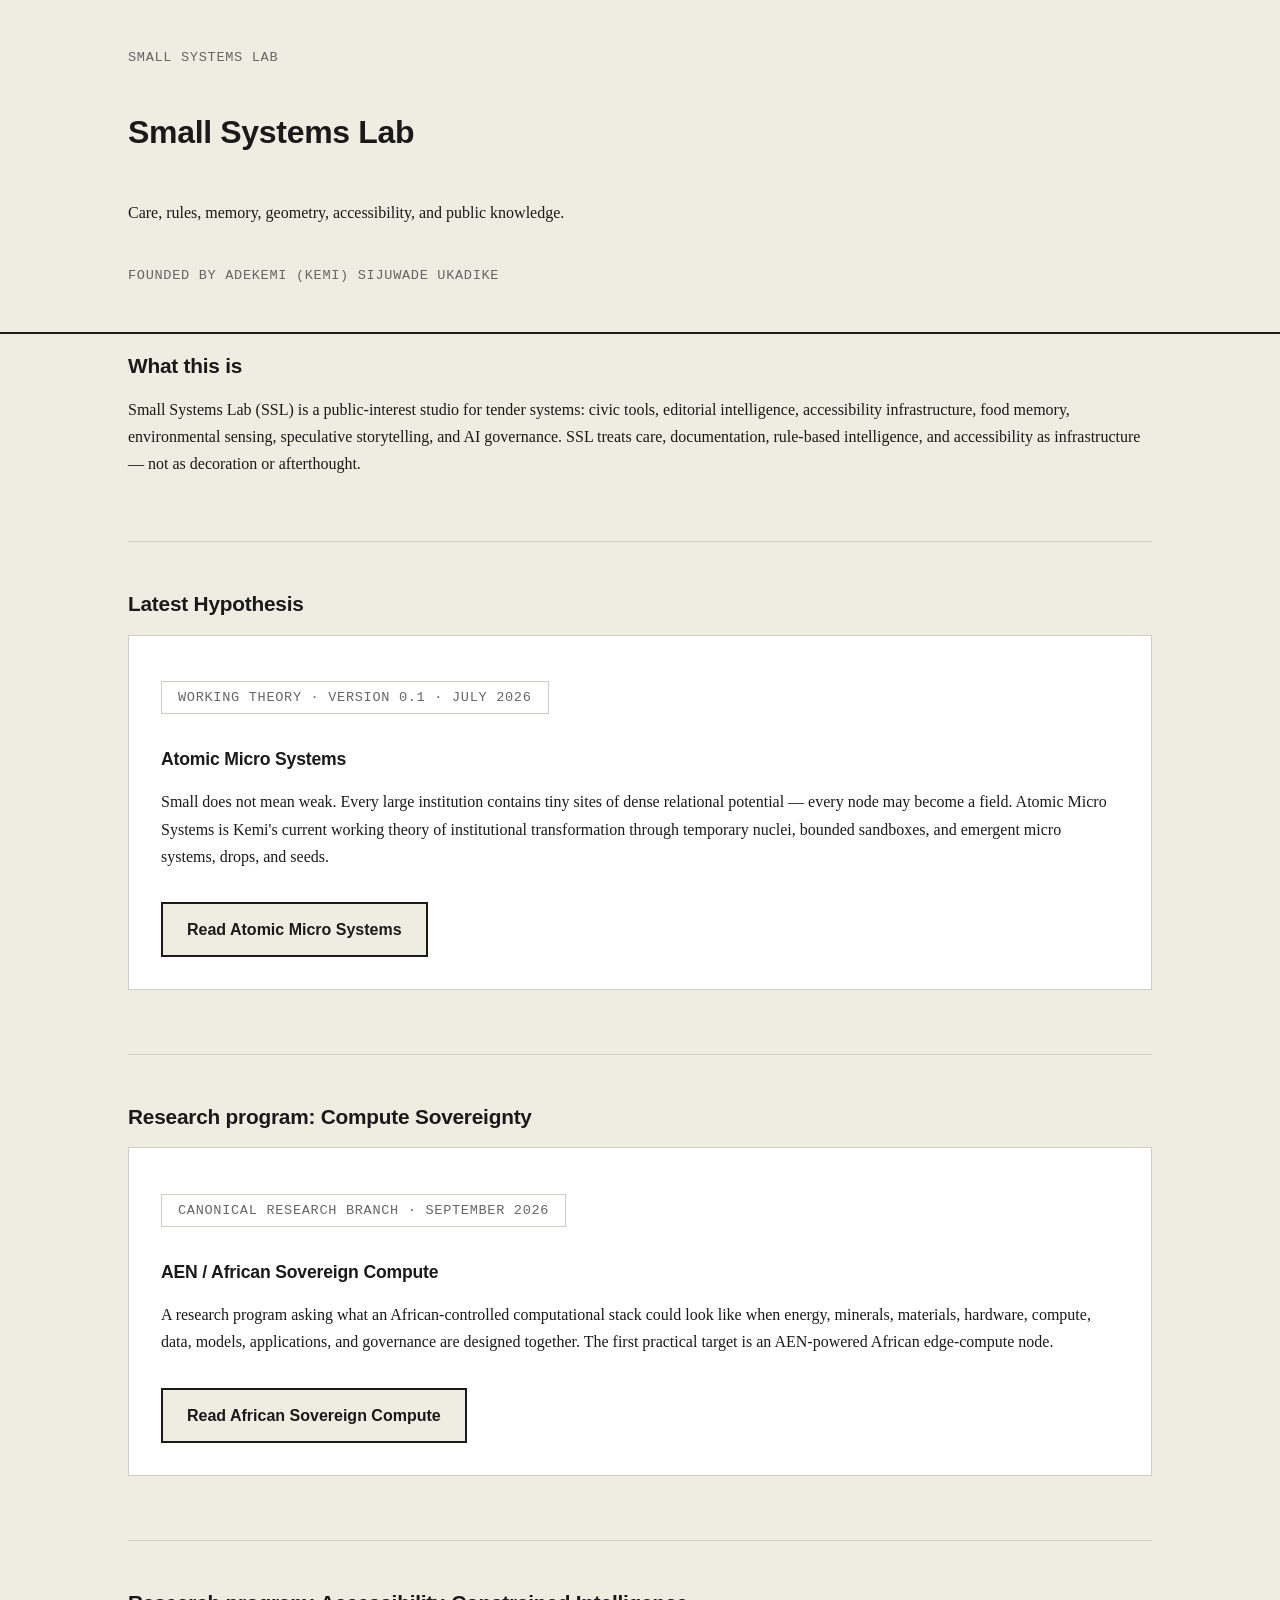
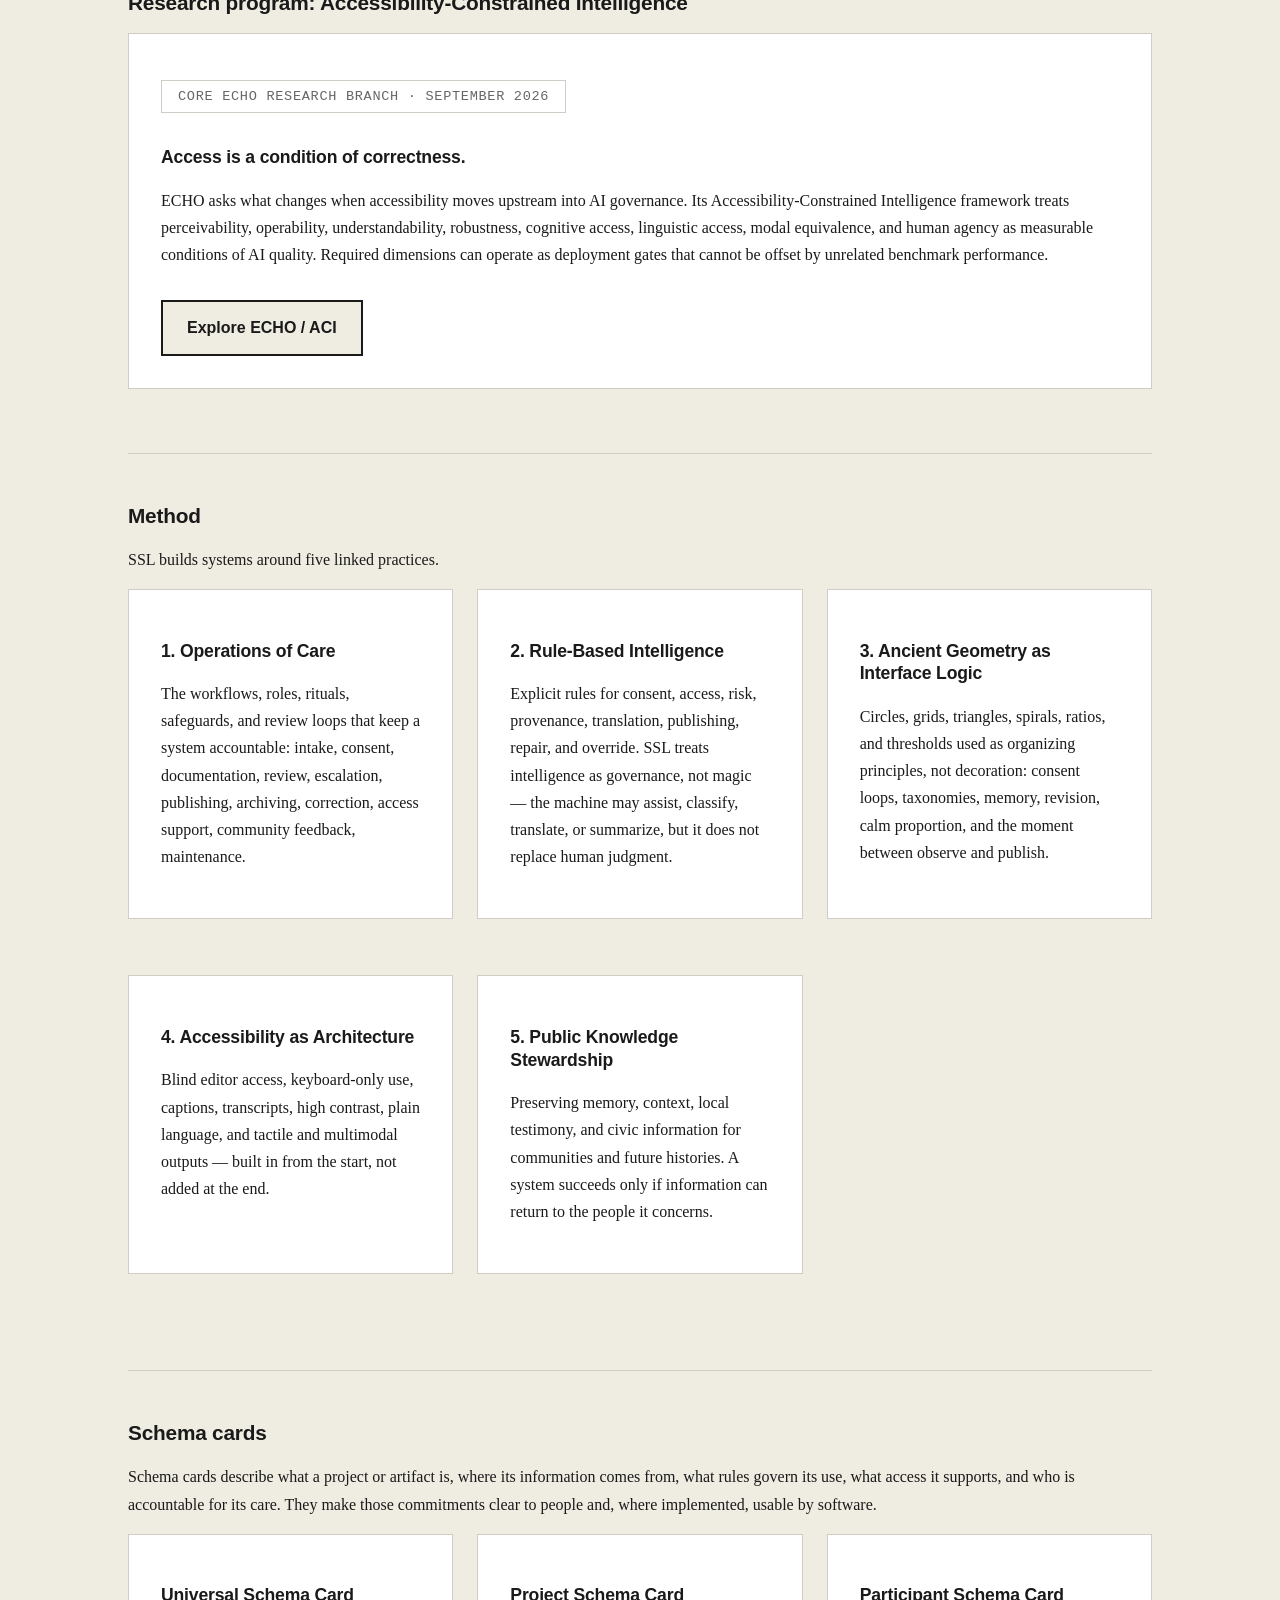
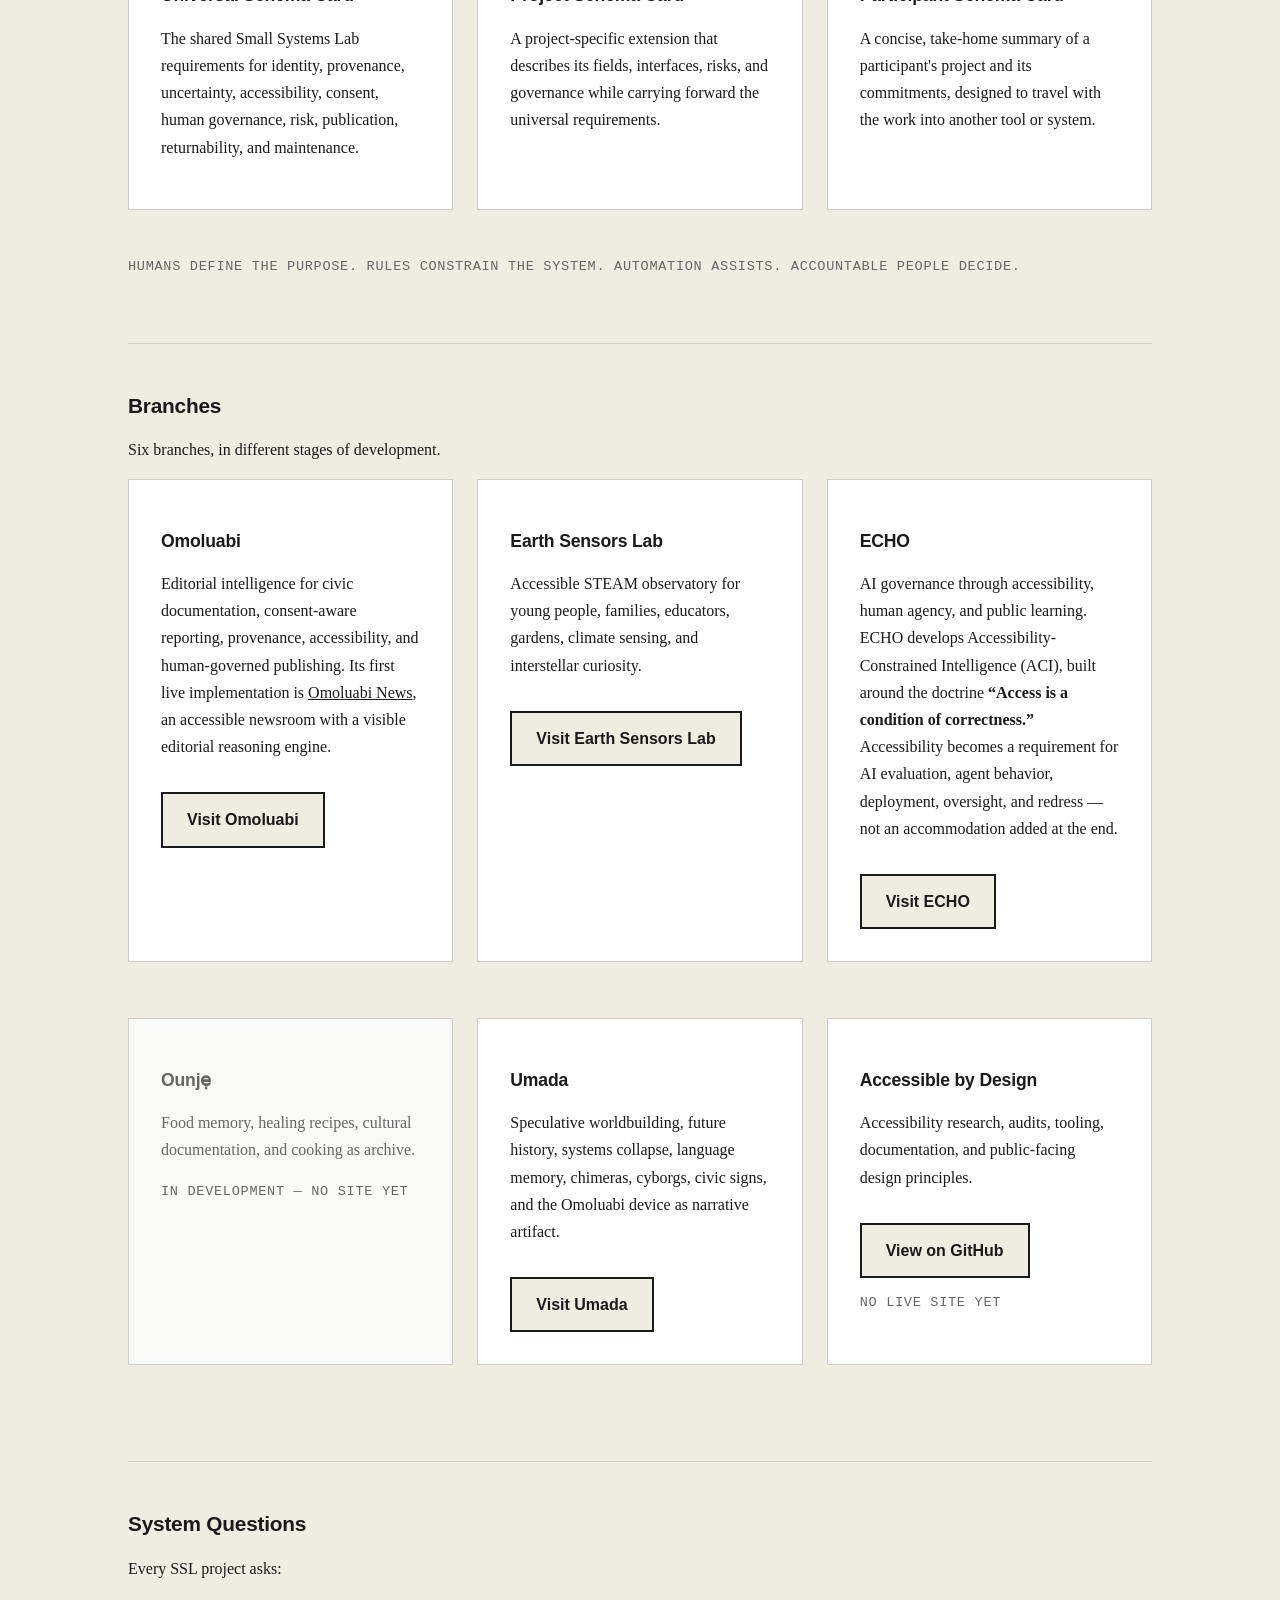
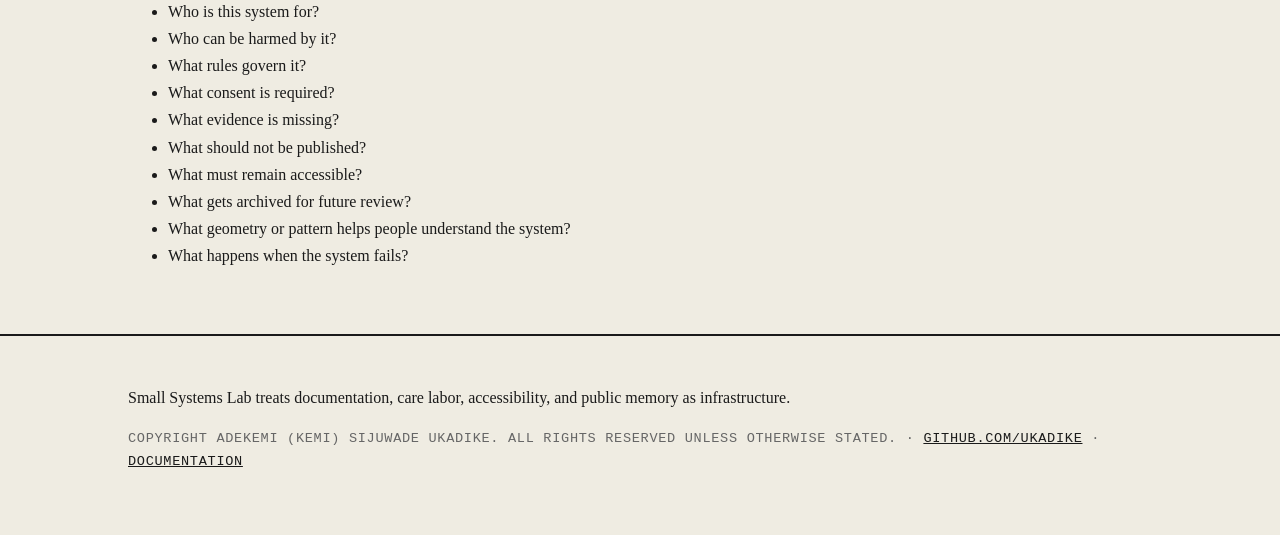
==== index.html @ 02b14548 "Add shared schema card descriptions to SSL site" ====
<!doctype html>
<html lang="en">
<head>
<meta charset="utf-8">
<meta name="viewport" content="width=device-width, initial-scale=1">
<title>Small Systems Lab</title>
<meta name="description" content="Small Systems Lab is a public-interest studio for care, rules, memory, geometry, accessibility, and civic knowledge, founded by Adekemi (Kemi) Sijuwade Ukadike.">
<link rel="stylesheet" href="variables.css">
<link rel="stylesheet" href="site.css">
</head>
<body>
<a class="skip-link" href="#main">Skip to main content</a>

<header class="header">
  <div class="wrap">
    <p class="text-meta">Small Systems Lab</p>
    <h1 class="text-h1">Small Systems Lab</h1>
    <p class="text-body">Care, rules, memory, geometry, accessibility, and public knowledge.</p>
    <p class="text-meta">Founded by Adekemi (Kemi) Sijuwade Ukadike</p>
  </div>
</header>

<main id="main" class="wrap">

  <section aria-labelledby="about-h">
    <h2 id="about-h" class="text-h2">What this is</h2>
    <p class="text-body">Small Systems Lab (SSL) is a public-interest studio for tender systems:
      civic tools, editorial intelligence, accessibility infrastructure, food memory,
      environmental sensing, speculative storytelling, and AI governance. SSL treats care,
      documentation, rule-based intelligence, and accessibility as infrastructure — not as
      decoration or afterthought.</p>
  </section>

  <hr class="divider">

  <section aria-labelledby="thesis-h">
    <h2 id="thesis-h" class="text-h2">Latest Hypothesis</h2>
    <article class="card">
      <p class="status-line text-meta">Working theory · Version 0.1 · July 2026</p>
      <h3 class="text-h3">Atomic Micro Systems</h3>
      <p class="text-body">Small does not mean weak. Every large institution contains tiny
        sites of dense relational potential — every node may become a field. Atomic Micro
        Systems is Kemi's current working theory of institutional transformation through
        temporary nuclei, bounded sandboxes, and emergent micro systems, drops, and seeds.</p>
      <a class="btn" href="atomic-micro-systems/">Read Atomic Micro Systems</a>
    </article>
  </section>

  <hr class="divider">

  <section aria-labelledby="sovereign-compute-h">
    <h2 id="sovereign-compute-h" class="text-h2">Research program: Compute Sovereignty</h2>
    <article class="card">
      <p class="status-line text-meta">Canonical research branch · September 2026</p>
      <h3 class="text-h3">AEN / African Sovereign Compute</h3>
      <p class="text-body">A research program asking what an African-controlled computational stack could look like when energy, minerals, materials, hardware, compute, data, models, applications, and governance are designed together. The first practical target is an AEN-powered African edge-compute node.</p>
      <a class="btn" href="aen-sovereign-compute/">Read African Sovereign Compute</a>
    </article>
  </section>

  <hr class="divider">

  <section aria-labelledby="echo-governance-h">
    <h2 id="echo-governance-h" class="text-h2">Research program: Accessibility-Constrained Intelligence</h2>
    <article class="card">
      <p class="status-line text-meta">Core ECHO research branch · September 2026</p>
      <h3 class="text-h3">Access is a condition of correctness.</h3>
      <p class="text-body">ECHO asks what changes when accessibility moves upstream into AI
        governance. Its Accessibility-Constrained Intelligence framework treats perceivability,
        operability, understandability, robustness, cognitive access, linguistic access, modal
        equivalence, and human agency as measurable conditions of AI quality. Required dimensions
        can operate as deployment gates that cannot be offset by unrelated benchmark performance.</p>
      <a class="btn" href="https://ukadike.github.io/Echo/">Explore ECHO / ACI</a>
    </article>
  </section>

  <hr class="divider">

  <section aria-labelledby="method-h">
    <h2 id="method-h" class="text-h2">Method</h2>
    <p class="text-body">SSL builds systems around five linked practices.</p>
    <div class="grid-2">
      <article class="card">
        <h3 class="text-h3">1. Operations of Care</h3>
        <p class="text-body">The workflows, roles, rituals, safeguards, and review loops that
          keep a system accountable: intake, consent, documentation, review, escalation,
          publishing, archiving, correction, access support, community feedback, maintenance.</p>
      </article>
      <article class="card">
        <h3 class="text-h3">2. Rule-Based Intelligence</h3>
        <p class="text-body">Explicit rules for consent, access, risk, provenance, translation,
          publishing, repair, and override. SSL treats intelligence as governance, not magic —
          the machine may assist, classify, translate, or summarize, but it does not replace
          human judgment.</p>
      </article>
      <article class="card">
        <h3 class="text-h3">3. Ancient Geometry as Interface Logic</h3>
        <p class="text-body">Circles, grids, triangles, spirals, ratios, and thresholds used as
          organizing principles, not decoration: consent loops, taxonomies, memory, revision,
          calm proportion, and the moment between observe and publish.</p>
      </article>
      <article class="card">
        <h3 class="text-h3">4. Accessibility as Architecture</h3>
        <p class="text-body">Blind editor access, keyboard-only use, captions, transcripts, high
          contrast, plain language, and tactile and multimodal outputs — built in from the
          start, not added at the end.</p>
      </article>
      <article class="card">
        <h3 class="text-h3">5. Public Knowledge Stewardship</h3>
        <p class="text-body">Preserving memory, context, local testimony, and civic information
          for communities and future histories. A system succeeds only if information can
          return to the people it concerns.</p>
      </article>
    </div>
  </section>

  <hr class="divider">

  <section id="schema-cards" aria-labelledby="schema-cards-h">
    <h2 id="schema-cards-h" class="text-h2">Schema cards</h2>
    <p class="text-body">Schema cards describe what a project or artifact is, where its information comes from, what rules govern its use, what access it supports, and who is accountable for its care. They make those commitments clear to people and, where implemented, usable by software.</p>
    <div class="grid-2">
      <article class="card">
        <h3 class="text-h3">Universal Schema Card</h3>
        <p class="text-body">The shared Small Systems Lab requirements for identity, provenance, uncertainty, accessibility, consent, human governance, risk, publication, returnability, and maintenance.</p>
      </article>
      <article class="card">
        <h3 class="text-h3">Project Schema Card</h3>
        <p class="text-body">A project-specific extension that describes its fields, interfaces, risks, and governance while carrying forward the universal requirements.</p>
      </article>
      <article class="card">
        <h3 class="text-h3">Participant Schema Card</h3>
        <p class="text-body">A concise, take-home summary of a participant's project and its commitments, designed to travel with the work into another tool or system.</p>
      </article>
    </div>
    <p class="text-meta">Humans define the purpose. Rules constrain the system. Automation assists. Accountable people decide.</p>
  </section>

  <hr class="divider">

  <section aria-labelledby="branches-h">
    <h2 id="branches-h" class="text-h2">Branches</h2>
    <p class="text-body">Six branches, in different stages of development.</p>
    <div class="grid-2">
      <article class="card">
        <h3 class="text-h3">Omoluabi</h3>
        <p class="text-body">Editorial intelligence for civic documentation, consent-aware
          reporting, provenance, accessibility, and human-governed publishing. Its first
          live implementation is <a href="https://ukadike.github.io/omoluabi-news/">Omoluabi
          News</a>, an accessible newsroom with a visible editorial reasoning engine.</p>
        <a class="btn" href="https://ukadike.github.io/omoluabi/">Visit Omoluabi</a>
      </article>
      <article class="card">
        <h3 class="text-h3">Earth Sensors Lab</h3>
        <p class="text-body">Accessible STEAM observatory for young people, families,
          educators, gardens, climate sensing, and interstellar curiosity.</p>
        <a class="btn" href="https://ukadike.github.io/Earth-Sensors-Lab/">Visit Earth Sensors Lab</a>
      </article>
      <article class="card">
        <h3 class="text-h3">ECHO</h3>
        <p class="text-body">AI governance through accessibility, human agency, and public
          learning. ECHO develops Accessibility-Constrained Intelligence (ACI), built around
          the doctrine <strong>“Access is a condition of correctness.”</strong> Accessibility
          becomes a requirement for AI evaluation, agent behavior, deployment, oversight,
          and redress — not an accommodation added at the end.</p>
        <a class="btn" href="https://ukadike.github.io/Echo/">Visit ECHO</a>
      </article>
      <article class="card unlinked">
        <h3 class="text-h3">Ounjẹ</h3>
        <p class="text-body">Food memory, healing recipes, cultural documentation, and cooking
          as archive.</p>
        <p class="text-meta">In development — no site yet</p>
      </article>
      <article class="card">
        <h3 class="text-h3">Umada</h3>
        <p class="text-body">Speculative worldbuilding, future history, systems collapse,
          language memory, chimeras, cyborgs, civic signs, and the Omoluabi device as
          narrative artifact.</p>
        <a class="btn" href="https://ukadike.github.io/Umada/">Visit Umada</a>
      </article>
      <article class="card">
        <h3 class="text-h3">Accessible by Design</h3>
        <p class="text-body">Accessibility research, audits, tooling, documentation, and
          public-facing design principles.</p>
        <a class="btn" href="https://github.com/ukadike/accessible-by-design-prototyping">View on GitHub</a>
        <p class="text-meta">No live site yet</p>
      </article>
    </div>
  </section>

  <hr class="divider">

  <section aria-labelledby="questions-h">
    <h2 id="questions-h" class="text-h2">System Questions</h2>
    <p class="text-body">Every SSL project asks:</p>
    <ul class="text-body">
      <li>Who is this system for?</li>
      <li>Who can be harmed by it?</li>
      <li>What rules govern it?</li>
      <li>What consent is required?</li>
      <li>What evidence is missing?</li>
      <li>What should not be published?</li>
      <li>What must remain accessible?</li>
      <li>What gets archived for future review?</li>
      <li>What geometry or pattern helps people understand the system?</li>
      <li>What happens when the system fails?</li>
    </ul>
  </section>

</main>

<footer class="site-footer">
  <div class="wrap">
    <p class="text-body">Small Systems Lab treats documentation, care labor, accessibility, and
      public memory as infrastructure.</p>
    <p class="text-meta">Copyright Adekemi (Kemi) Sijuwade Ukadike. All rights reserved unless
      otherwise stated. · <a href="https://github.com/ukadike">github.com/ukadike</a> ·
      <a href="https://github.com/ukadike/Small-Systems-Lab/tree/main/docs">Documentation</a></p>
  </div>
</footer>

</body>
</html>
---- variables.css ----
/* OMOLUABI VISUAL LANGUAGE SYSTEM
   CSS Custom Properties
   Version 1.0 | June 8, 2026
   Usage: :root { ... } or apply to specific scope
*/

:root {
  /* COLORS */
  --color-paper: #efece2;
  --color-ink: #1a1a1a;
  --color-line: #d0cdc6;
  /* WCAG AA fix (2026-07-20): darkened from #6f6f6f, which measured 4.25:1 against
     --color-paper (fails the 4.5:1 text-contrast minimum). #666666 measures 4.86:1
     against --color-paper (and improves further against --color-soft/--color-white),
     with the same neutral gray hue. See WCAG_AUDIT.md. */
  --color-muted: #666666;
  --color-soft: #f9f9f7;
  --color-white: #ffffff;

  /* TYPOGRAPHY - FONTS */
  --font-display: 'Helvetica Neue', Helvetica, Arial, sans-serif;
  --font-body: Georgia, 'Garamond', serif;
  --font-mono: 'Courier Prime', 'Courier New', monospace;

  /* TYPOGRAPHY - SIZES */
  --text-h1: 2rem;
  --text-h2: 1.3rem;
  --text-h3: 1.1rem;
  --text-h4: 0.95rem;
  --text-body: 1rem;
  --text-small: 0.85rem;

  /* TYPOGRAPHY - LINE HEIGHTS */
  --line-display: 1.3;
  --line-body: 1.7;
  --line-small: 1.5;
  --line-code: 1.6;

  /* TYPOGRAPHY - LETTER SPACING */
  --letter-tight: -0.01em;
  --letter-normal: 0;
  --letter-wide: 0.05em;
  --letter-wider: 0.1em;

  /* SPACING */
  --space-xs: 0.25rem;
  --space-sm: 0.5rem;
  --space-md: 1rem;
  --space-lg: 1.5rem;
  --space-xl: 2rem;
  --space-2xl: 3rem;
  --space-3xl: 4rem;

  /* BORDERS */
  --border-thin: 1px solid var(--color-line);
  --border-thick: 2px solid var(--color-ink);
  --border-radius: 0;

  /* FOCUS */
  --focus-outline: 2px solid var(--color-ink);
  --focus-offset: 2px;

  /* TRANSITIONS */
  --transition: none;
}

/* UTILITY CLASSES */

/* TEXT */
.text-h1 {
  font-family: var(--font-display);
  font-size: var(--text-h1);
  font-weight: 700;
  line-height: var(--line-display);
  letter-spacing: var(--letter-tight);
}

.text-h2 {
  font-family: var(--font-display);
  font-size: var(--text-h2);
  font-weight: 700;
  line-height: var(--line-display);
  letter-spacing: var(--letter-tight);
}

.text-h3 {
  font-family: var(--font-display);
  font-size: var(--text-h3);
  font-weight: 700;
  line-height: var(--line-display);
  letter-spacing: var(--letter-tight);
}

.text-body {
  font-family: var(--font-body);
  font-size: var(--text-body);
  font-weight: 400;
  line-height: var(--line-body);
}

.text-small {
  font-family: var(--font-mono);
  font-size: var(--text-small);
  font-weight: 400;
  line-height: var(--line-small);
  text-transform: uppercase;
  letter-spacing: var(--letter-wide);
}

.text-meta {
  font-family: var(--font-mono);
  font-size: var(--text-small);
  color: var(--color-muted);
  text-transform: uppercase;
  letter-spacing: var(--letter-wide);
}

/* COLORS */
.bg-paper {
  background-color: var(--color-paper);
}

.bg-soft {
  background-color: var(--color-soft);
}

.bg-white {
  background-color: var(--color-white);
}

.text-ink {
  color: var(--color-ink);
}

.text-muted {
  color: var(--color-muted);
}

/* BORDERS */
.border-thin {
  border: var(--border-thin);
}

.border-thick {
  border: var(--border-thick);
}

.border-bottom-thin {
  border-bottom: var(--border-thin);
}

.border-bottom-thick {
  border-bottom: var(--border-thick);
}

/* SPACING */
.p-xs { padding: var(--space-xs); }
.p-sm { padding: var(--space-sm); }
.p-md { padding: var(--space-md); }
.p-lg { padding: var(--space-lg); }
.p-xl { padding: var(--space-xl); }

.m-xs { margin: var(--space-xs); }
.m-sm { margin: var(--space-sm); }
.m-md { margin: var(--space-md); }
.m-lg { margin: var(--space-lg); }
.m-xl { margin: var(--space-xl); }

.gap-md { gap: var(--space-md); }
.gap-lg { gap: var(--space-lg); }

/* COMPONENTS */
.btn {
  background-color: var(--color-paper);
  color: var(--color-ink);
  border: 2px solid var(--color-ink);
  padding: 0.75rem 1.5rem;
  font-family: var(--font-display);
  font-weight: 700;
  cursor: pointer;
  transition: var(--transition);
}

.btn:hover {
  background-color: var(--color-ink);
  color: var(--color-paper);
}

.btn:focus {
  outline: var(--focus-outline);
  outline-offset: var(--focus-offset);
}

.card {
  background-color: var(--color-white);
  border: var(--border-thin);
  padding: var(--space-xl);
  margin-bottom: var(--space-xl);
}

.header {
  border-bottom: var(--border-thick);
  padding-bottom: var(--space-lg);
  margin-bottom: var(--space-xl);
}

/* ACCESSIBILITY */
*:focus {
  outline: var(--focus-outline);
  outline-offset: var(--focus-offset);
}

input:focus,
textarea:focus,
button:focus,
a:focus {
  outline: var(--focus-outline);
  outline-offset: var(--focus-offset);
}

/* PRINT */
@media print {
  :root {
    --color-paper: white;
    --color-soft: white;
  }

  * {
    background-color: white !important;
    color: var(--color-ink) !important;
    border-color: var(--color-ink) !important;
  }
}

/* DARK MODE (if needed, use inverted values) */
@media (prefers-color-scheme: dark) {
  /* Keep same colors - system is already dark-friendly */
}
---- site.css ----
/* Site-specific layout glue. Tokens/components come from variables.css (locked); this file
   only adds layout (max-width, grid) and the base element rules variables.css doesn't set. */

body {
  margin: 0;
  background-color: var(--color-paper);
  color: var(--color-ink);
  font-family: var(--font-body);
  line-height: var(--line-body);
}

a {
  color: var(--color-ink);
  text-decoration: underline;
}
a:hover { text-decoration-thickness: 2px; }

.skip-link {
  position: absolute;
  left: -999px;
  top: 0;
  background-color: var(--color-ink);
  color: var(--color-paper);
  padding: var(--space-sm) var(--space-md);
  font-family: var(--font-mono);
  z-index: 100;
}
.skip-link:focus { left: var(--space-sm); top: var(--space-sm); }

.wrap {
  max-width: 64rem;
  margin: 0 auto;
  padding: 0 var(--space-lg);
}

header.header {
  border-bottom: var(--border-thick);
  padding: var(--space-xl) 0;
  margin-bottom: 0;
}
header.header .wrap { display: flex; flex-direction: column; gap: var(--space-sm); }

main { padding: var(--space-2xl) 0 var(--space-3xl); }
main section { margin-bottom: var(--space-3xl); }

.divider {
  border: none;
  border-top: var(--border-thin);
  margin: var(--space-2xl) 0;
}

.grid-2 {
  display: grid;
  grid-template-columns: repeat(auto-fit, minmax(15rem, 1fr));
  gap: var(--space-lg);
}

.card a.btn { margin-top: var(--space-md); display: inline-block; text-decoration: none; }

.card.unlinked {
  color: var(--color-muted);
  background-color: var(--color-soft);
}

footer.site-footer {
  border-top: var(--border-thick);
  padding: var(--space-xl) 0 var(--space-2xl);
}

nav.primary a { font-family: var(--font-display); font-weight: 700; margin-right: var(--space-lg); }

/* Long-form documentation pages (e.g. atomic-micro-systems/) */
img { max-width: 100%; height: auto; display: block; }

figure { margin: 0; }
figure figcaption { margin-top: var(--space-sm); }

.status-line {
  display: inline-block;
  border: var(--border-thin);
  padding: var(--space-xs) var(--space-md);
  margin-bottom: var(--space-md);
}

.callout {
  border: var(--border-thick);
  padding: var(--space-lg);
}

dl.vocab dt {
  font-family: var(--font-display);
  font-weight: 700;
  margin-top: var(--space-lg);
}
dl.vocab dt:first-child { margin-top: 0; }
dl.vocab dd { margin: var(--space-xs) 0 0; }

.anatomy dt { font-weight: 700; }
.anatomy dd { margin: 0 0 var(--space-md); }
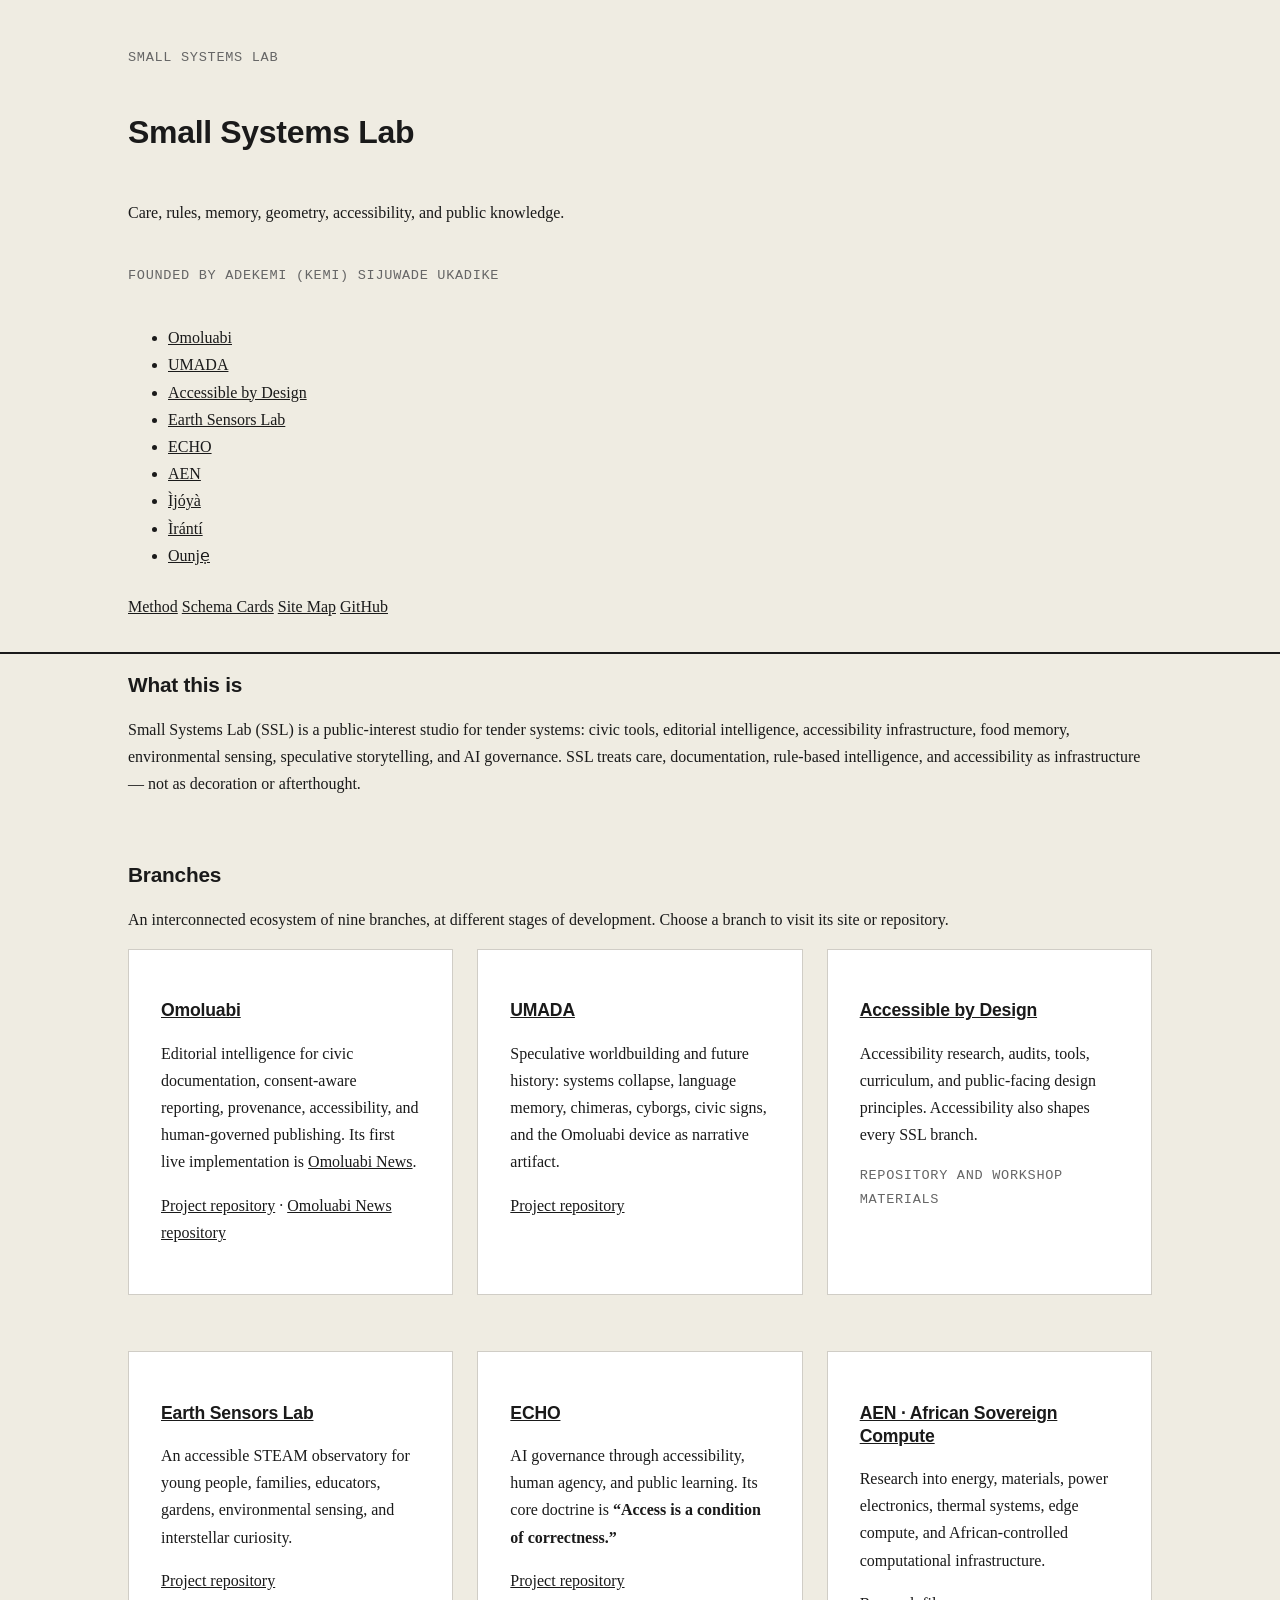
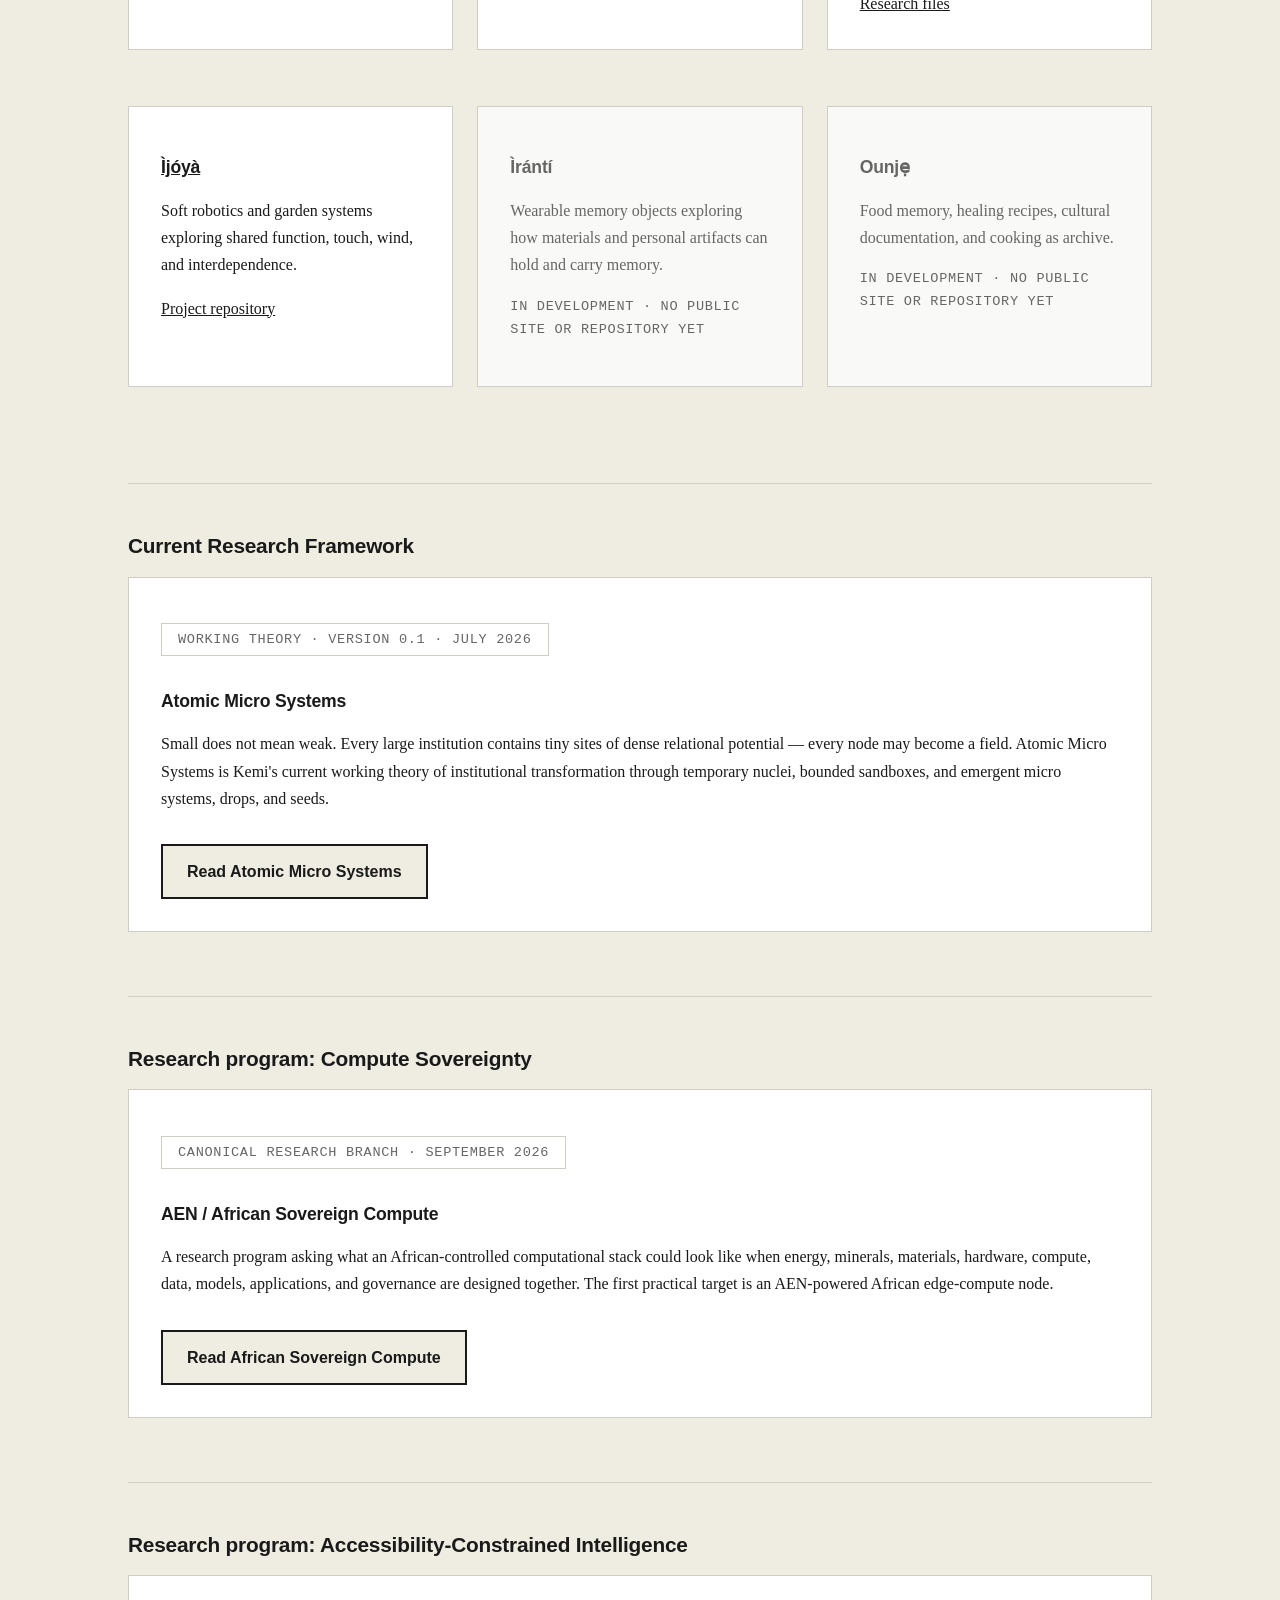
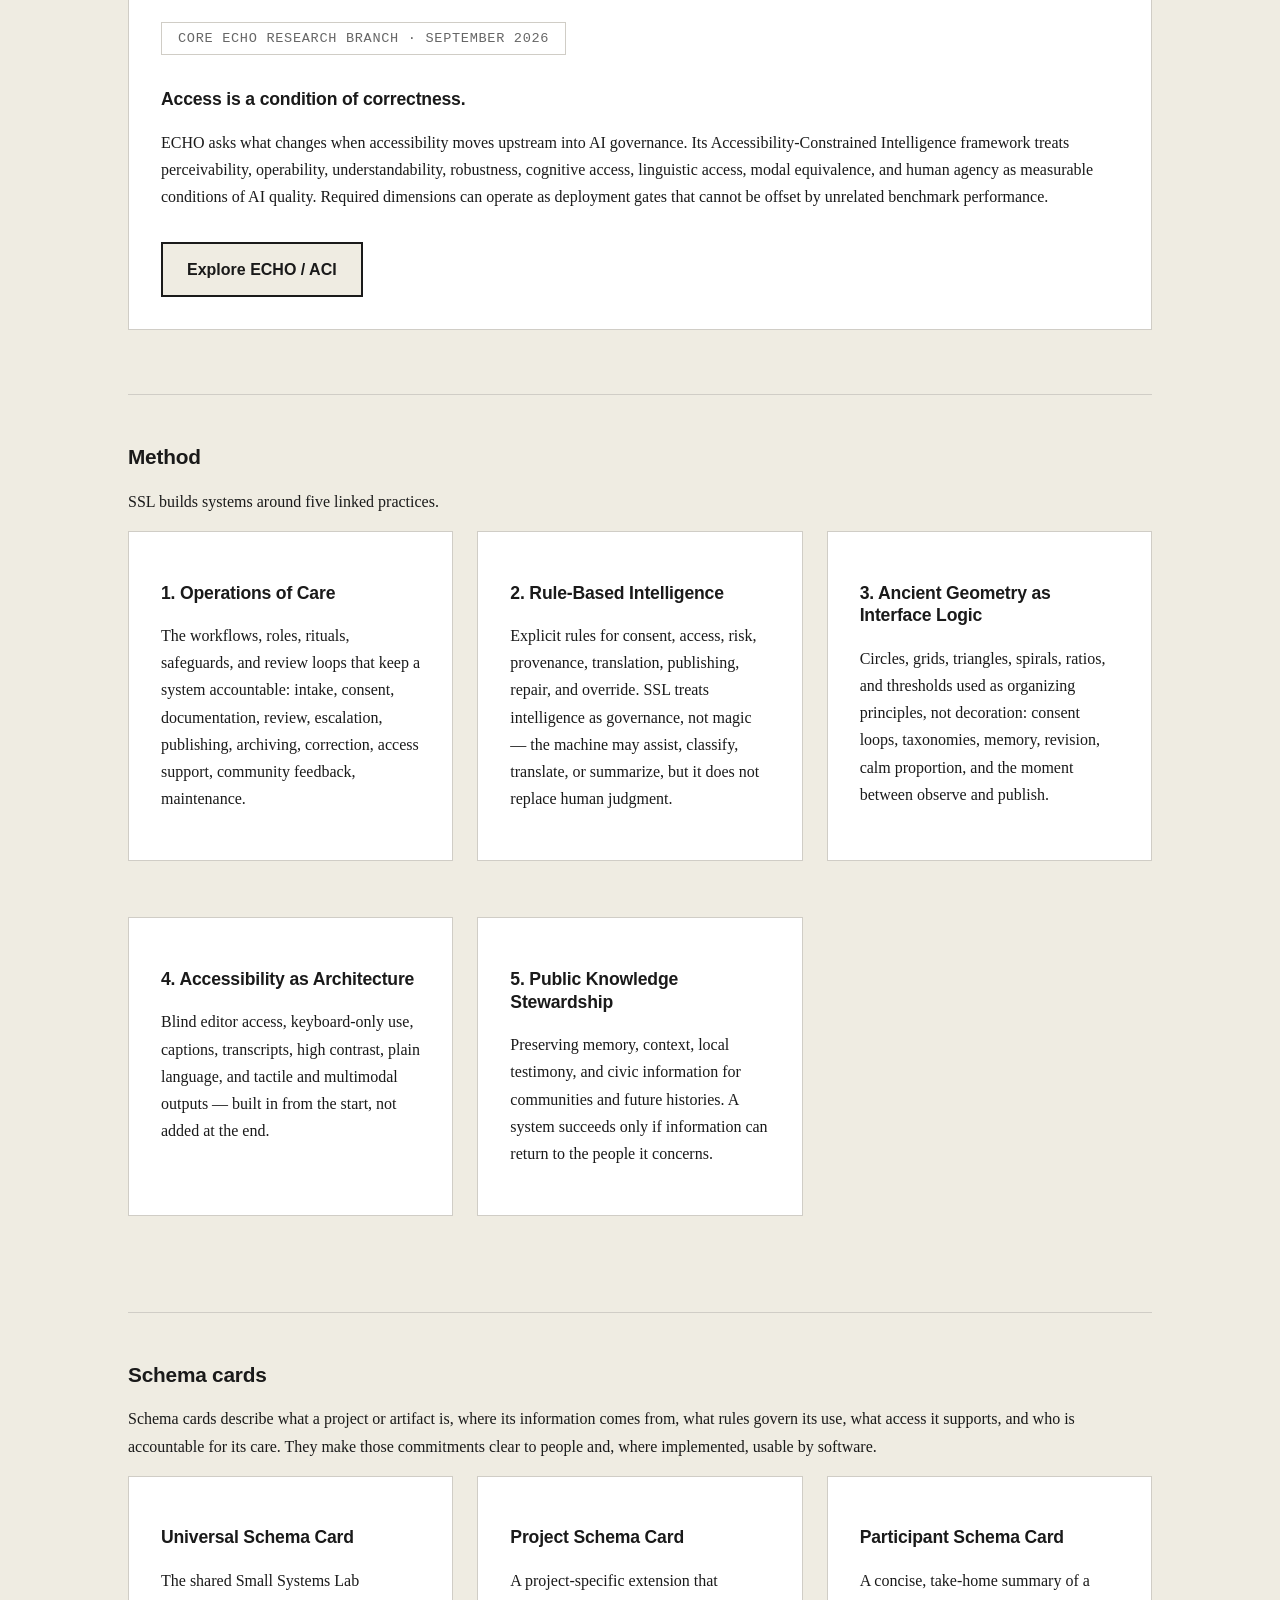
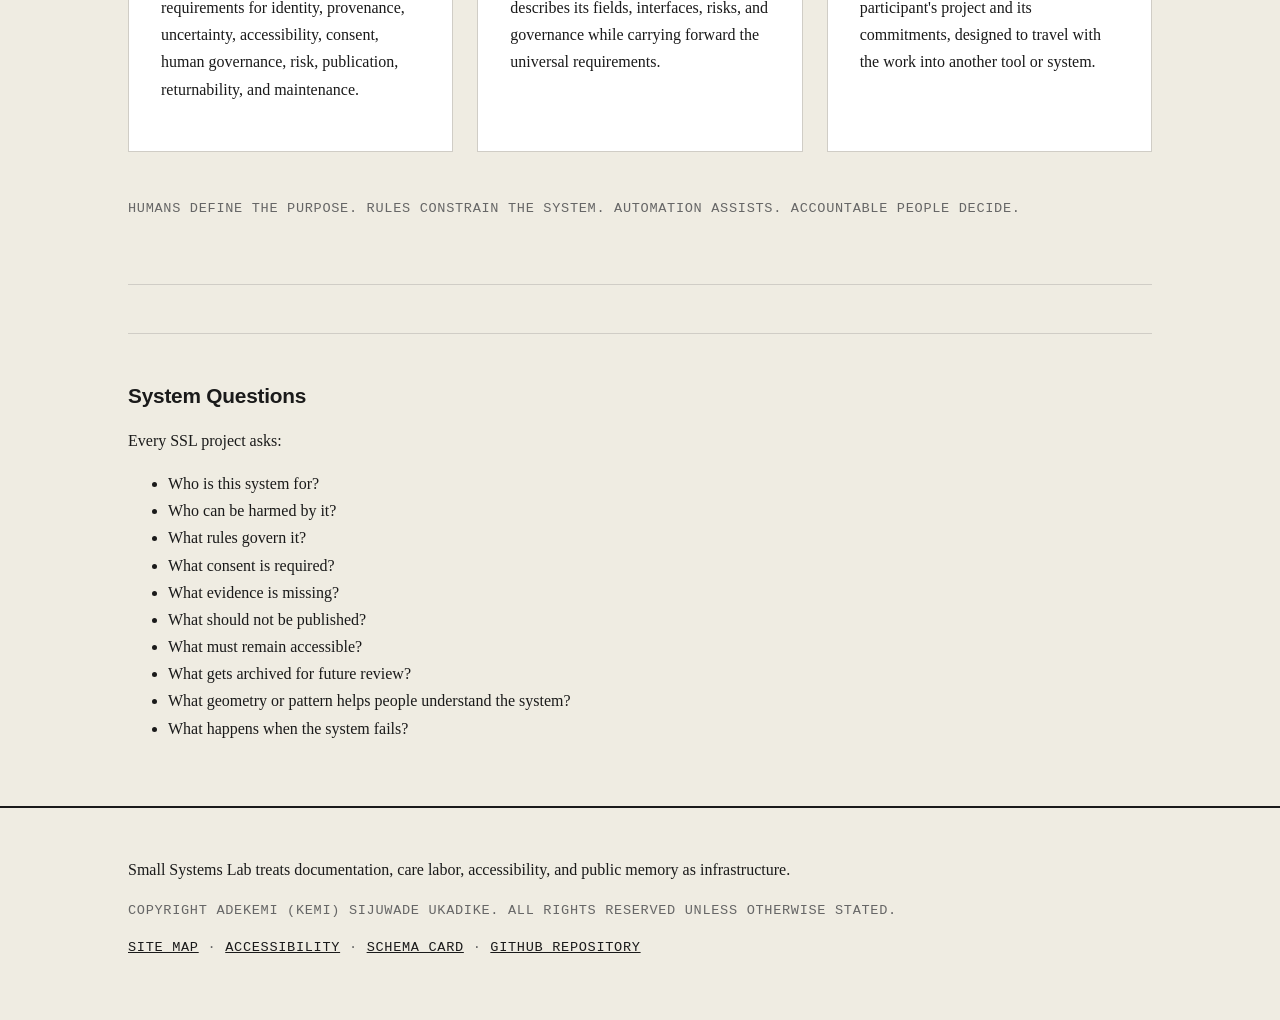
==== commit 751d6b55: "Move branch directory up; add site-wide navigation and destination links." ====
--- a/index.html
+++ b/index.html
@@ -17,6 +17,25 @@
     <h1 class="text-h1">Small Systems Lab</h1>
     <p class="text-body">Care, rules, memory, geometry, accessibility, and public knowledge.</p>
     <p class="text-meta">Founded by Adekemi (Kemi) Sijuwade Ukadike</p>
+    <nav class="site-nav" aria-label="Project branches">
+      <ul>
+        <li><a href="https://ukadike.github.io/omoluabi/">Omoluabi</a></li>
+        <li><a href="https://ukadike.github.io/Umada/">UMADA</a></li>
+        <li><a href="https://github.com/ukadike/accessible-by-design-prototyping">Accessible by Design</a></li>
+        <li><a href="https://ukadike.github.io/Earth-Sensors-Lab/">Earth Sensors Lab</a></li>
+        <li><a href="https://ukadike.github.io/Echo/">ECHO</a></li>
+        <li><a href="https://ukadike.github.io/Small-Systems-Lab/aen-sovereign-compute/">AEN</a></li>
+        <li><a href="https://github.com/ukadike/Ijoya">Ìjóyà</a></li>
+        <li><a href="https://ukadike.github.io/Small-Systems-Lab/#branch-iranti">Ìrántí</a></li>
+        <li><a href="https://ukadike.github.io/Small-Systems-Lab/#branch-ounje">Ounjẹ</a></li>
+      </ul>
+    </nav>
+    <nav class="resource-nav" aria-label="Site resources">
+      <a href="https://ukadike.github.io/Small-Systems-Lab/#method">Method</a>
+      <a href="https://ukadike.github.io/Small-Systems-Lab/#schema-cards">Schema Cards</a>
+      <a href="https://ukadike.github.io/Small-Systems-Lab/site-map.html">Site Map</a>
+      <a href="https://github.com/ukadike/Small-Systems-Lab">GitHub</a>
+    </nav>
   </div>
 </header>
 
@@ -31,10 +50,62 @@
       decoration or afterthought.</p>
   </section>
 
+  <section id="branches" aria-labelledby="branches-h">
+    <h2 id="branches-h" class="text-h2">Branches</h2>
+    <p class="text-body">An interconnected ecosystem of nine branches, at different stages of development. Choose a branch to visit its site or repository.</p>
+    <div class="grid-2">
+      <article id="branch-omoluabi" class="card">
+        <h3 class="text-h3"><a href="https://ukadike.github.io/omoluabi/">Omoluabi</a></h3>
+        <p class="text-body">Editorial intelligence for civic documentation, consent-aware reporting, provenance, accessibility, and human-governed publishing. Its first live implementation is <a href="https://ukadike.github.io/omoluabi-news/">Omoluabi News</a>.</p>
+        <p><a href="https://github.com/ukadike/omoluabi">Project repository</a> · <a href="https://github.com/ukadike/omoluabi-news">Omoluabi News repository</a></p>
+      </article>
+      <article id="branch-umada" class="card">
+        <h3 class="text-h3"><a href="https://ukadike.github.io/Umada/">UMADA</a></h3>
+        <p class="text-body">Speculative worldbuilding and future history: systems collapse, language memory, chimeras, cyborgs, civic signs, and the Omoluabi device as narrative artifact.</p>
+        <a href="https://github.com/ukadike/Umada">Project repository</a>
+      </article>
+      <article id="branch-accessible-by-design" class="card">
+        <h3 class="text-h3"><a href="https://github.com/ukadike/accessible-by-design-prototyping">Accessible by Design</a></h3>
+        <p class="text-body">Accessibility research, audits, tools, curriculum, and public-facing design principles. Accessibility also shapes every SSL branch.</p>
+        <p class="text-meta">Repository and workshop materials</p>
+      </article>
+      <article id="branch-earth-sensors-lab" class="card">
+        <h3 class="text-h3"><a href="https://ukadike.github.io/Earth-Sensors-Lab/">Earth Sensors Lab</a></h3>
+        <p class="text-body">An accessible STEAM observatory for young people, families, educators, gardens, environmental sensing, and interstellar curiosity.</p>
+        <a href="https://github.com/ukadike/Earth-Sensors-Lab">Project repository</a>
+      </article>
+      <article id="branch-echo" class="card">
+        <h3 class="text-h3"><a href="https://ukadike.github.io/Echo/">ECHO</a></h3>
+        <p class="text-body">AI governance through accessibility, human agency, and public learning. Its core doctrine is <strong>“Access is a condition of correctness.”</strong></p>
+        <a href="https://github.com/ukadike/Echo">Project repository</a>
+      </article>
+      <article id="branch-aen" class="card">
+        <h3 class="text-h3"><a href="aen-sovereign-compute/">AEN · African Sovereign Compute</a></h3>
+        <p class="text-body">Research into energy, materials, power electronics, thermal systems, edge compute, and African-controlled computational infrastructure.</p>
+        <a href="https://github.com/ukadike/Small-Systems-Lab/tree/main/aen-sovereign-compute">Research files</a>
+      </article>
+      <article id="branch-ijoya" class="card">
+        <h3 class="text-h3"><a href="https://github.com/ukadike/Ijoya">Ìjóyà</a></h3>
+        <p class="text-body">Soft robotics and garden systems exploring shared function, touch, wind, and interdependence.</p>
+        <a href="https://github.com/ukadike/Ijoya">Project repository</a>
+      </article>
+      <article id="branch-iranti" class="card unlinked">
+        <h3 class="text-h3">Ìrántí</h3>
+        <p class="text-body">Wearable memory objects exploring how materials and personal artifacts can hold and carry memory.</p>
+        <p class="text-meta">In development · no public site or repository yet</p>
+      </article>
+      <article id="branch-ounje" class="card unlinked">
+        <h3 class="text-h3">Ounjẹ</h3>
+        <p class="text-body">Food memory, healing recipes, cultural documentation, and cooking as archive.</p>
+        <p class="text-meta">In development · no public site or repository yet</p>
+      </article>
+    </div>
+  </section>
+
   <hr class="divider">
 
   <section aria-labelledby="thesis-h">
-    <h2 id="thesis-h" class="text-h2">Latest Hypothesis</h2>
+    <h2 id="thesis-h" class="text-h2">Current Research Framework</h2>
     <article class="card">
       <p class="status-line text-meta">Working theory · Version 0.1 · July 2026</p>
       <h3 class="text-h3">Atomic Micro Systems</h3>
@@ -76,7 +147,7 @@
 
   <hr class="divider">
 
-  <section aria-labelledby="method-h">
+  <section id="method" aria-labelledby="method-h">
     <h2 id="method-h" class="text-h2">Method</h2>
     <p class="text-body">SSL builds systems around five linked practices.</p>
     <div class="grid-2">
@@ -137,56 +208,6 @@
   </section>
 
   <hr class="divider">
-
-  <section aria-labelledby="branches-h">
-    <h2 id="branches-h" class="text-h2">Branches</h2>
-    <p class="text-body">Six branches, in different stages of development.</p>
-    <div class="grid-2">
-      <article class="card">
-        <h3 class="text-h3">Omoluabi</h3>
-        <p class="text-body">Editorial intelligence for civic documentation, consent-aware
-          reporting, provenance, accessibility, and human-governed publishing. Its first
-          live implementation is <a href="https://ukadike.github.io/omoluabi-news/">Omoluabi
-          News</a>, an accessible newsroom with a visible editorial reasoning engine.</p>
-        <a class="btn" href="https://ukadike.github.io/omoluabi/">Visit Omoluabi</a>
-      </article>
-      <article class="card">
-        <h3 class="text-h3">Earth Sensors Lab</h3>
-        <p class="text-body">Accessible STEAM observatory for young people, families,
-          educators, gardens, climate sensing, and interstellar curiosity.</p>
-        <a class="btn" href="https://ukadike.github.io/Earth-Sensors-Lab/">Visit Earth Sensors Lab</a>
-      </article>
-      <article class="card">
-        <h3 class="text-h3">ECHO</h3>
-        <p class="text-body">AI governance through accessibility, human agency, and public
-          learning. ECHO develops Accessibility-Constrained Intelligence (ACI), built around
-          the doctrine <strong>“Access is a condition of correctness.”</strong> Accessibility
-          becomes a requirement for AI evaluation, agent behavior, deployment, oversight,
-          and redress — not an accommodation added at the end.</p>
-        <a class="btn" href="https://ukadike.github.io/Echo/">Visit ECHO</a>
-      </article>
-      <article class="card unlinked">
-        <h3 class="text-h3">Ounjẹ</h3>
-        <p class="text-body">Food memory, healing recipes, cultural documentation, and cooking
-          as archive.</p>
-        <p class="text-meta">In development — no site yet</p>
-      </article>
-      <article class="card">
-        <h3 class="text-h3">Umada</h3>
-        <p class="text-body">Speculative worldbuilding, future history, systems collapse,
-          language memory, chimeras, cyborgs, civic signs, and the Omoluabi device as
-          narrative artifact.</p>
-        <a class="btn" href="https://ukadike.github.io/Umada/">Visit Umada</a>
-      </article>
-      <article class="card">
-        <h3 class="text-h3">Accessible by Design</h3>
-        <p class="text-body">Accessibility research, audits, tooling, documentation, and
-          public-facing design principles.</p>
-        <a class="btn" href="https://github.com/ukadike/accessible-by-design-prototyping">View on GitHub</a>
-        <p class="text-meta">No live site yet</p>
-      </article>
-    </div>
-  </section>
 
   <hr class="divider">
 
@@ -213,9 +234,8 @@
   <div class="wrap">
     <p class="text-body">Small Systems Lab treats documentation, care labor, accessibility, and
       public memory as infrastructure.</p>
-    <p class="text-meta">Copyright Adekemi (Kemi) Sijuwade Ukadike. All rights reserved unless
-      otherwise stated. · <a href="https://github.com/ukadike">github.com/ukadike</a> ·
-      <a href="https://github.com/ukadike/Small-Systems-Lab/tree/main/docs">Documentation</a></p>
+    <p class="text-meta">Copyright Adekemi (Kemi) Sijuwade Ukadike. All rights reserved unless otherwise stated.</p>
+    <p class="text-meta"><a href="site-map.html">Site Map</a> · <a href="docs/accessibility.md">Accessibility</a> · <a href="https://github.com/ukadike/Small-Systems-Lab/blob/main/SCHEMA_CARD.md">Schema Card</a> · <a href="https://github.com/ukadike/Small-Systems-Lab">GitHub repository</a></p>
   </div>
 </footer>
 
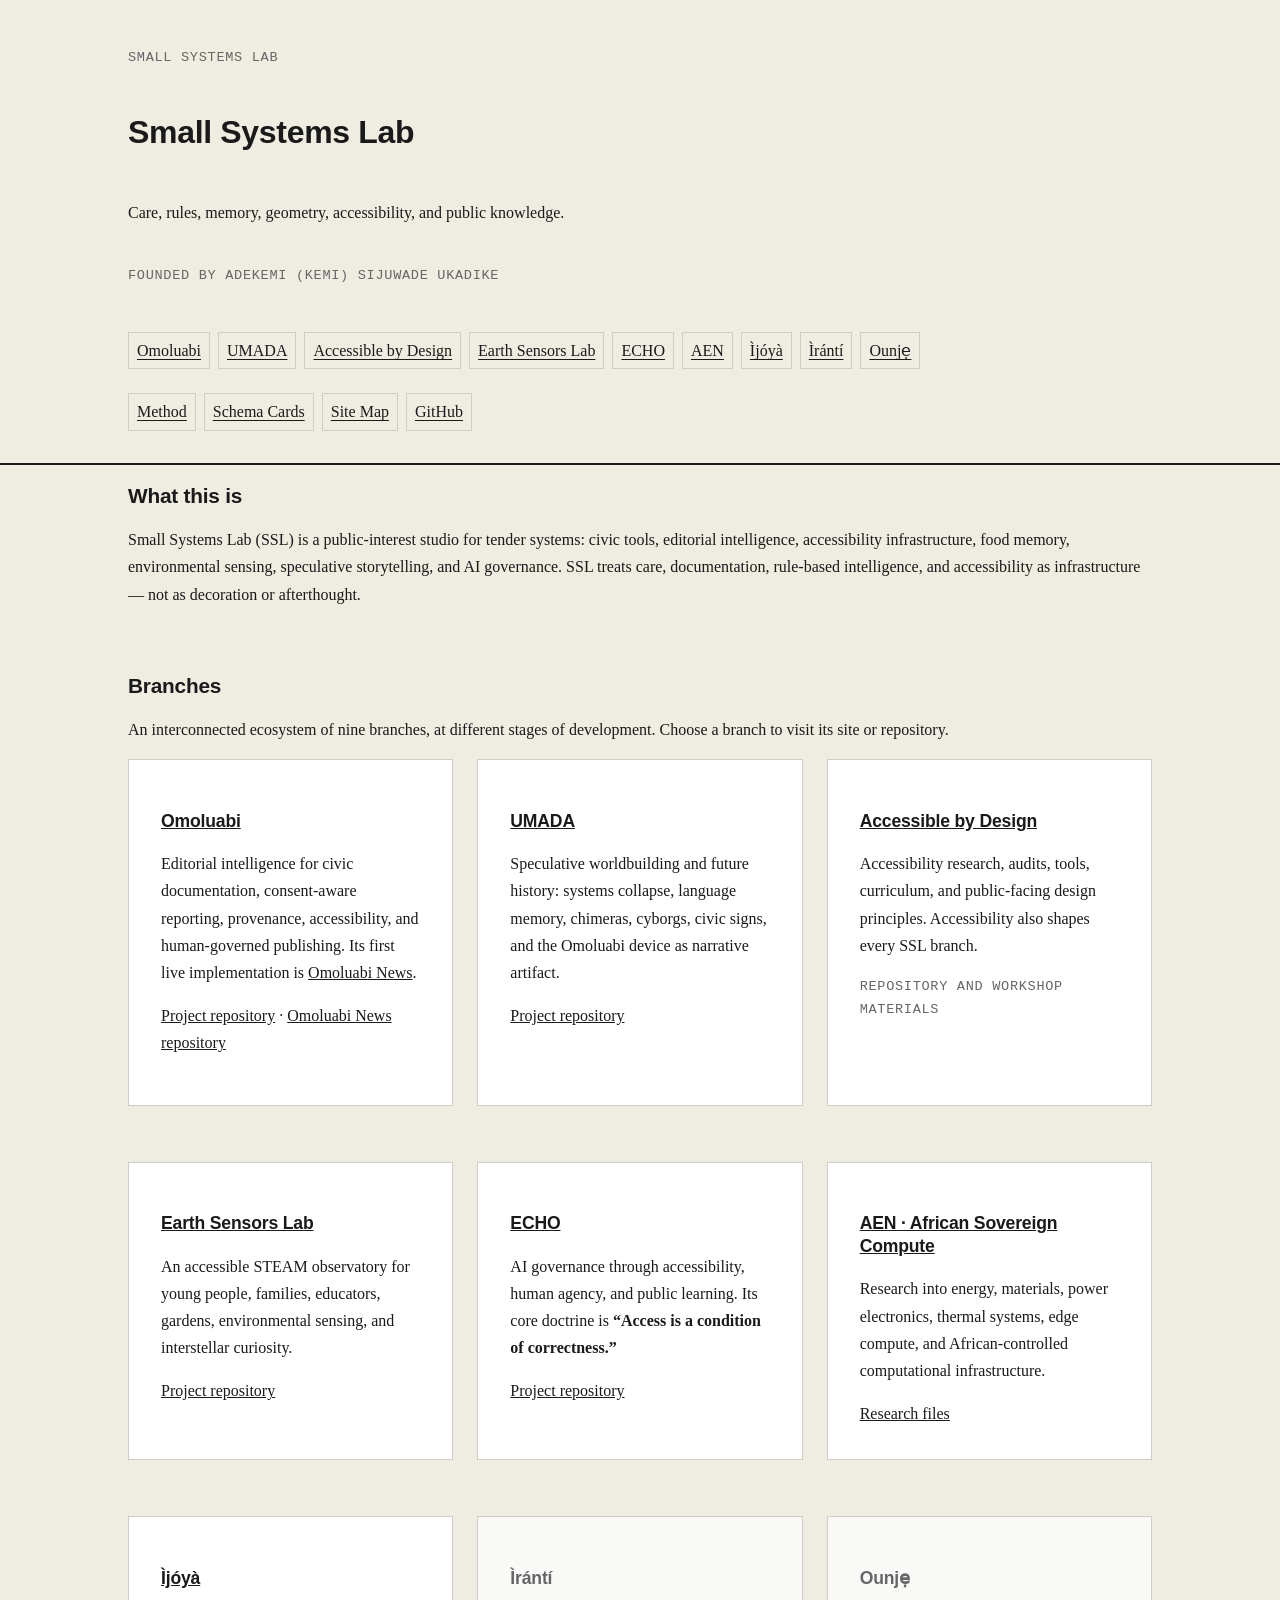
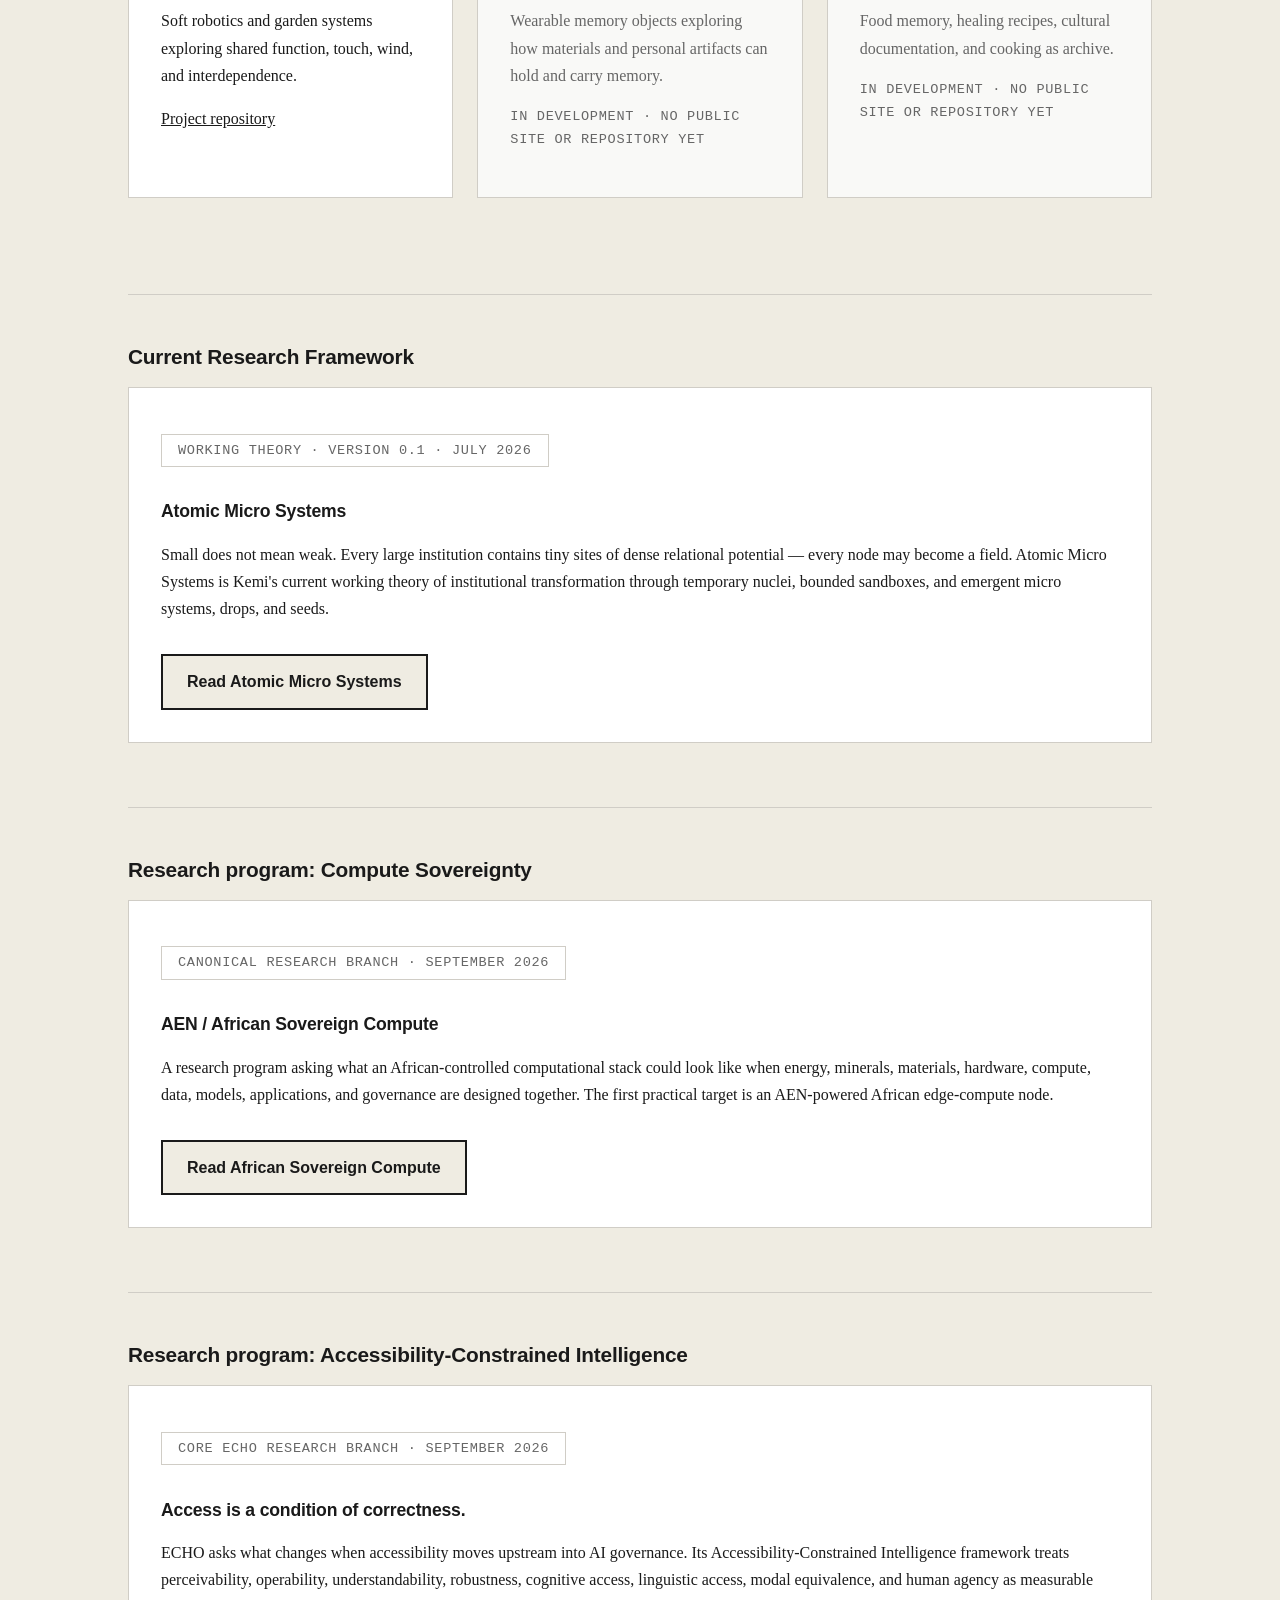
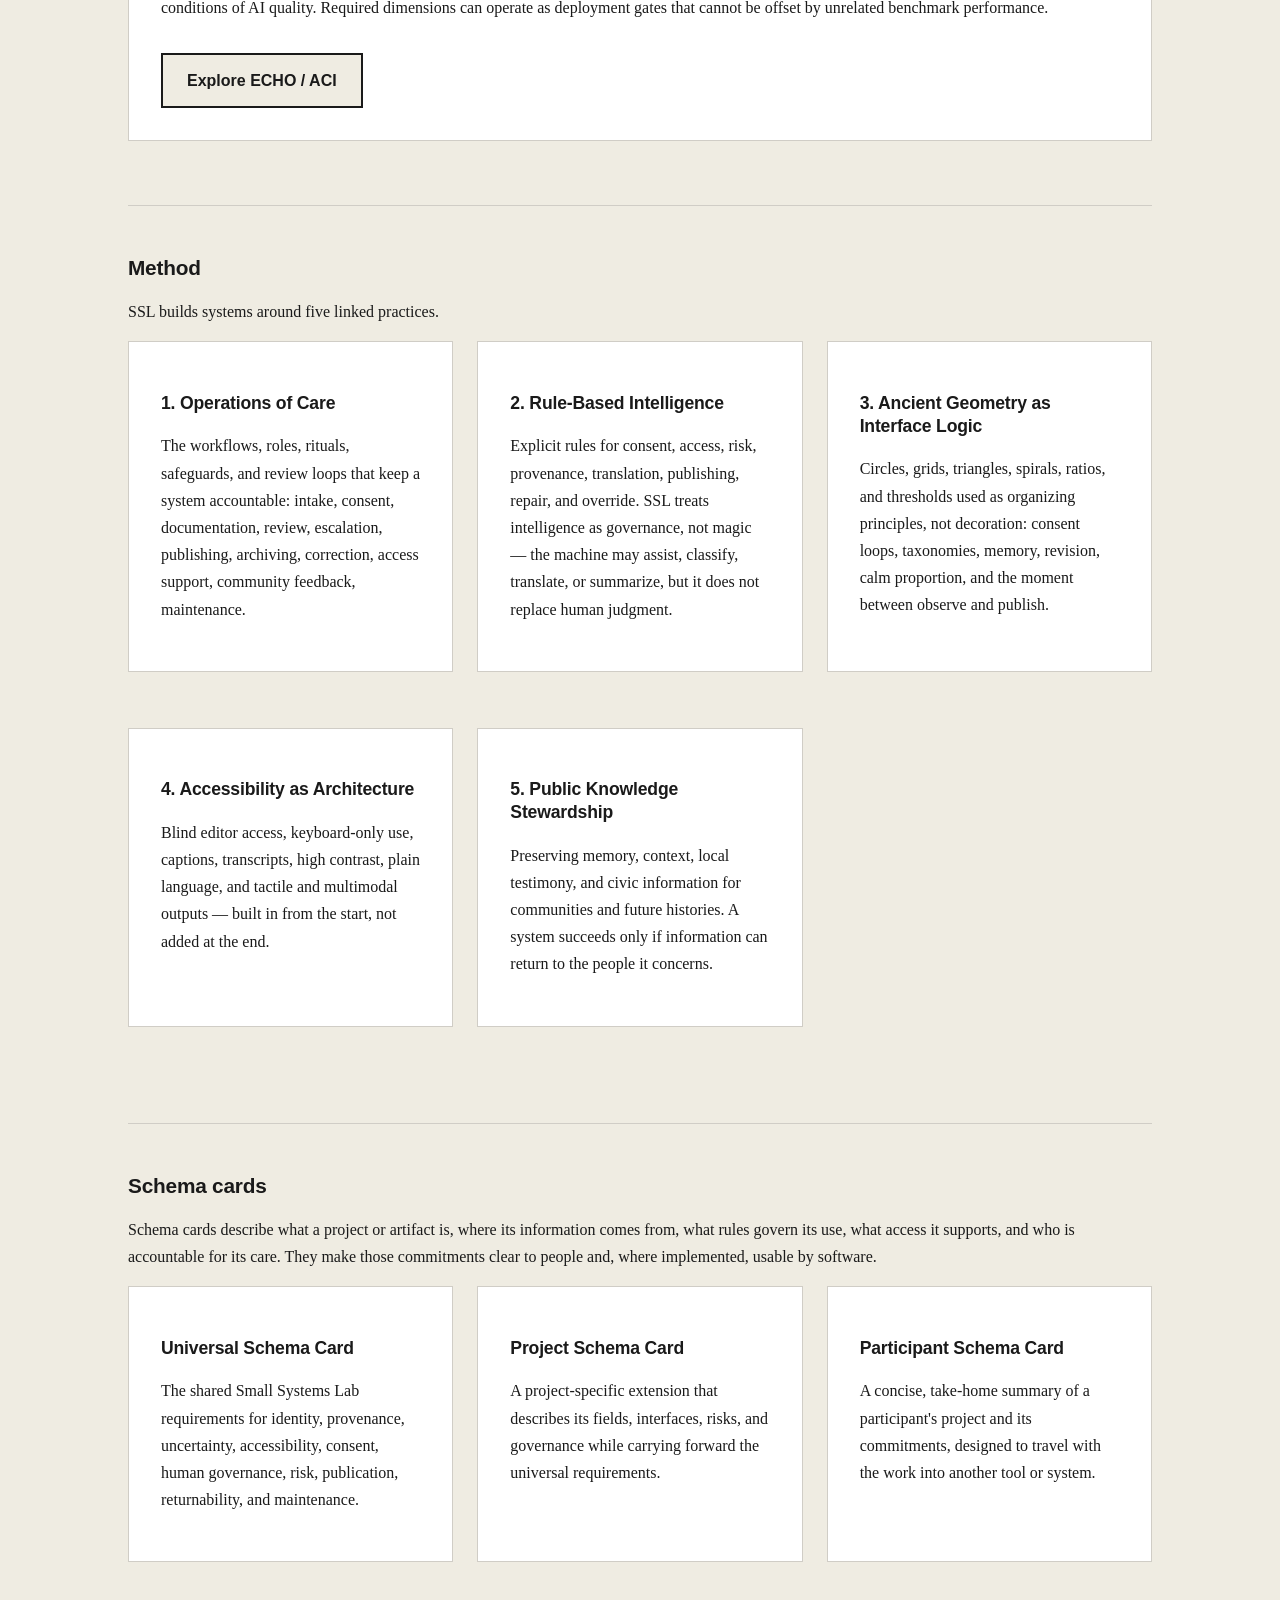
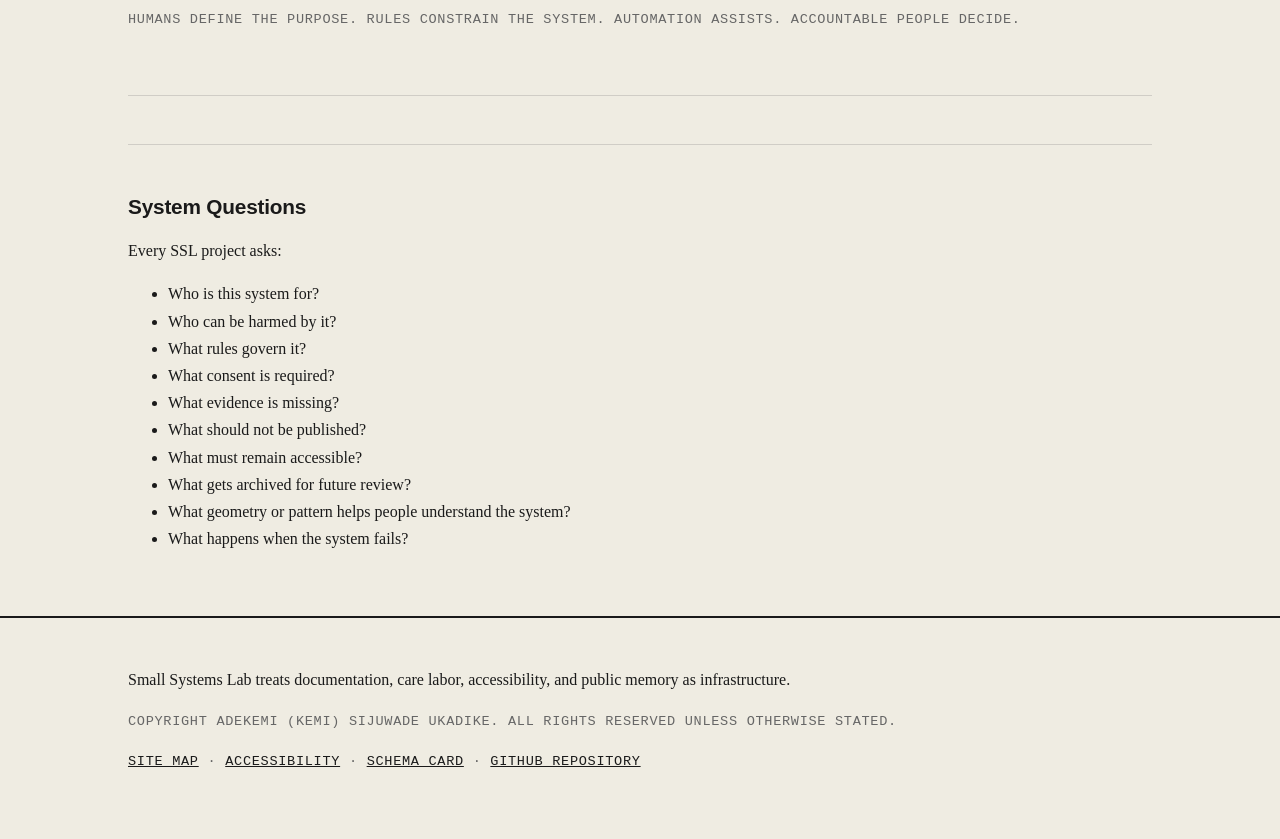
==== commit c91969f3: "Complete SSL return navigation and resource links" ====
--- a/index.html
+++ b/index.html
@@ -235,7 +235,7 @@
     <p class="text-body">Small Systems Lab treats documentation, care labor, accessibility, and
       public memory as infrastructure.</p>
     <p class="text-meta">Copyright Adekemi (Kemi) Sijuwade Ukadike. All rights reserved unless otherwise stated.</p>
-    <p class="text-meta"><a href="site-map.html">Site Map</a> · <a href="docs/accessibility.md">Accessibility</a> · <a href="https://github.com/ukadike/Small-Systems-Lab/blob/main/SCHEMA_CARD.md">Schema Card</a> · <a href="https://github.com/ukadike/Small-Systems-Lab">GitHub repository</a></p>
+    <p class="text-meta"><a href="site-map.html">Site Map</a> · <a href="https://github.com/ukadike/Small-Systems-Lab/blob/main/docs/accessibility.md">Accessibility</a> · <a href="https://github.com/ukadike/Small-Systems-Lab/blob/main/SCHEMA_CARD.md">Schema Card</a> · <a href="https://github.com/ukadike/Small-Systems-Lab">GitHub repository</a></p>
   </div>
 </footer>
 
--- a/site.css
+++ b/site.css
@@ -97,3 +97,41 @@
 
 .anatomy dt { font-weight: 700; }
 .anatomy dd { margin: 0 0 var(--space-md); }
+
+
+/* Consistent, visible navigation for the hub and its public subpages. */
+.site-nav { margin-top: var(--space-lg); }
+.site-nav ul {
+  display: flex;
+  flex-wrap: wrap;
+  gap: var(--space-sm);
+  list-style: none;
+  margin: 0;
+  padding: 0;
+}
+.site-nav a,
+.resource-nav a {
+  display: inline-block;
+  padding: var(--space-xs) var(--space-sm);
+  border: var(--border-thin);
+  background: var(--color-paper);
+  color: var(--color-ink);
+  text-decoration: underline;
+  text-underline-offset: .18em;
+}
+nav.site-nav a { margin: 0; }
+.site-nav a:hover,
+.resource-nav a:hover { background: var(--color-soft); text-decoration-thickness: 2px; }
+.site-nav a:focus-visible,
+.resource-nav a:focus-visible {
+  outline: 3px solid var(--color-ink);
+  outline-offset: 3px;
+}
+.resource-nav { display: flex; flex-wrap: wrap; gap: var(--space-sm); margin-top: var(--space-md); }
+.site-footer a { display: inline-block; padding: var(--space-xs) 0; }
+@media (max-width: 38rem) {
+  .site-nav ul,
+  .resource-nav { gap: var(--space-xs); }
+  .site-nav a,
+  .resource-nav a { padding: var(--space-sm); }
+}
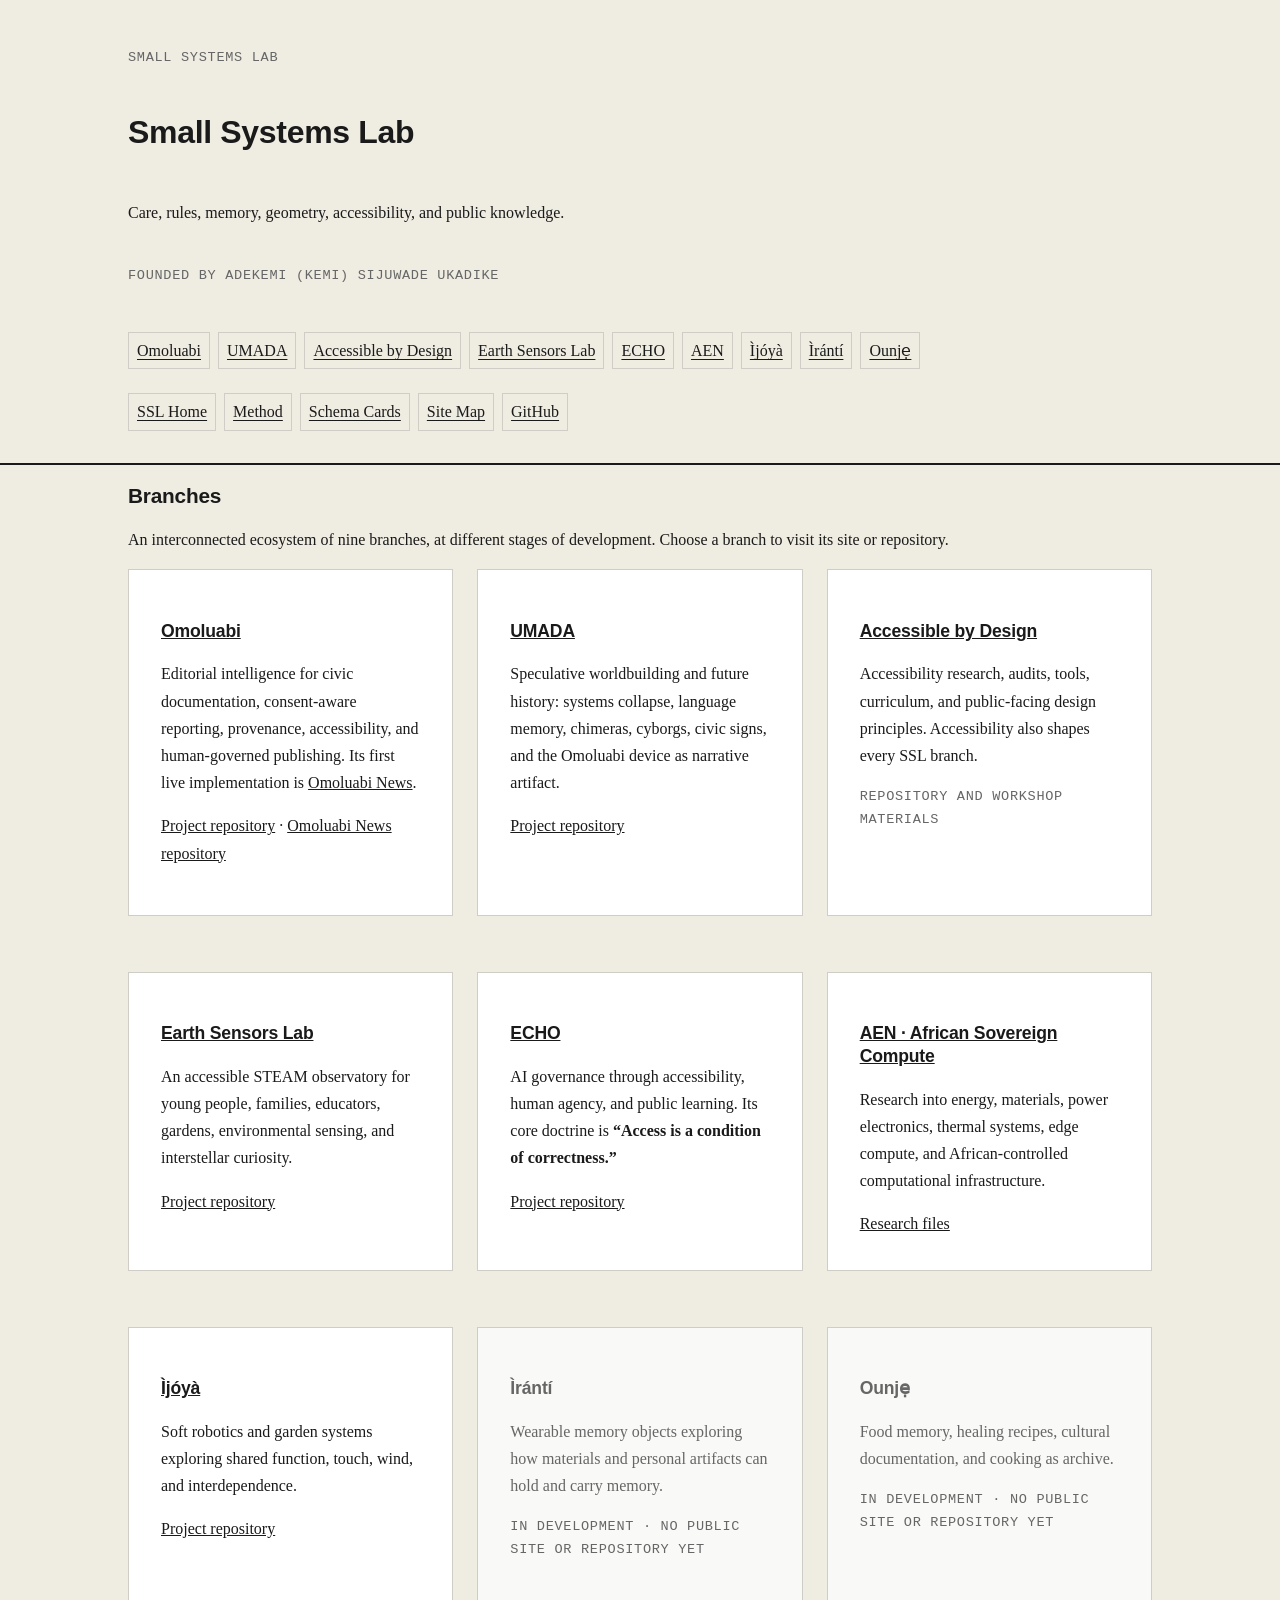
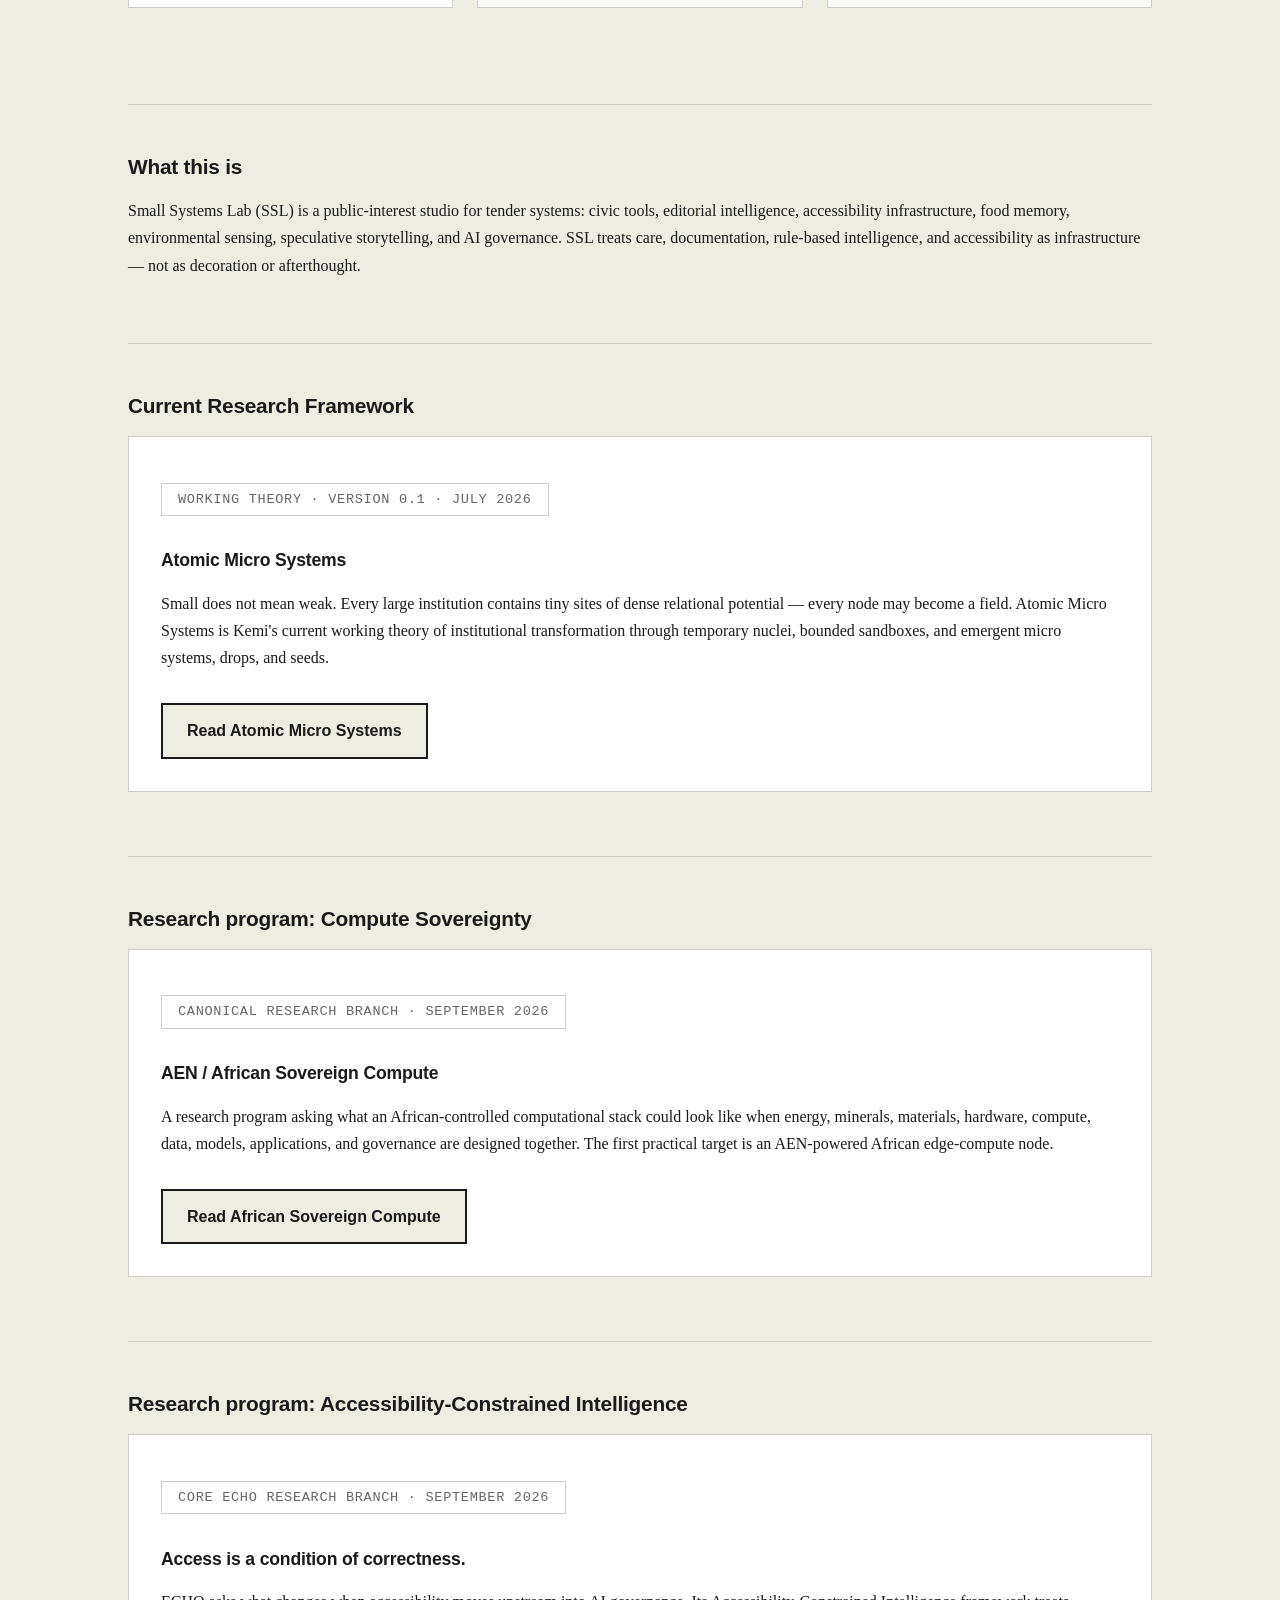
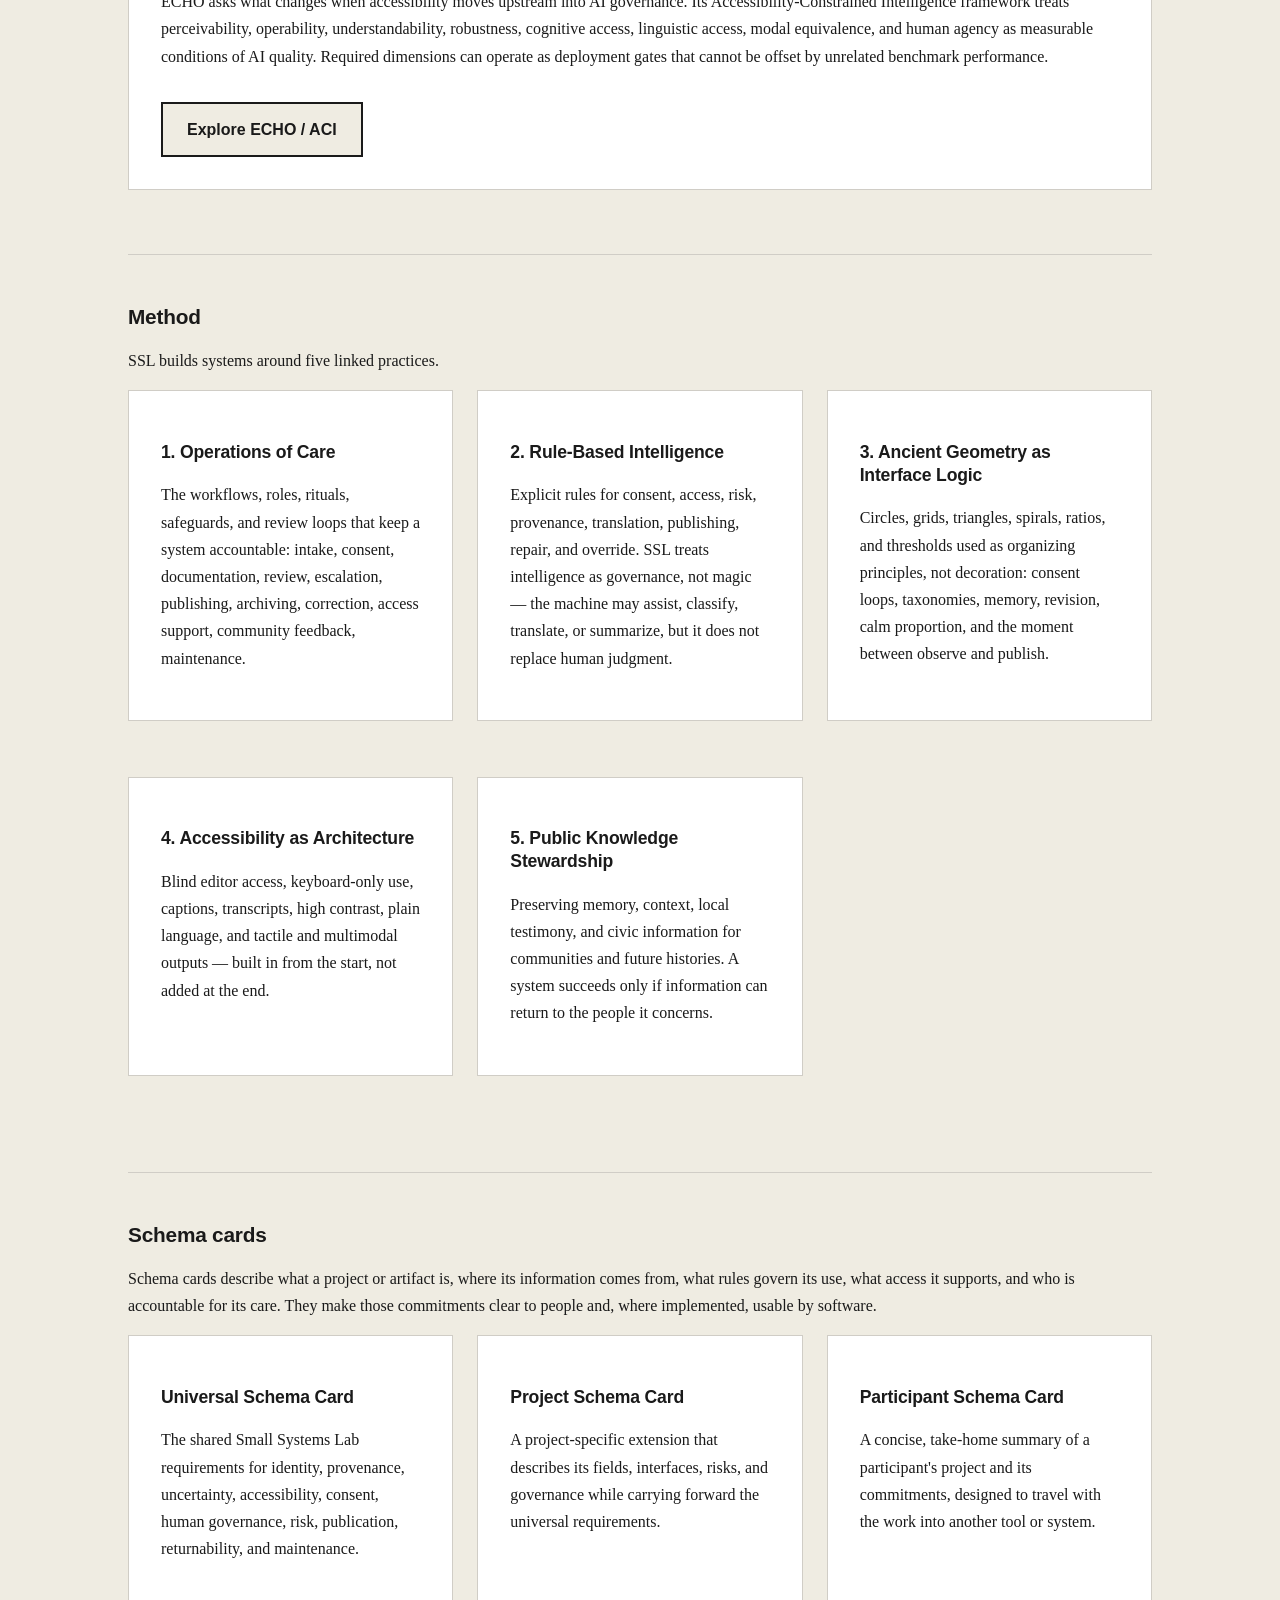
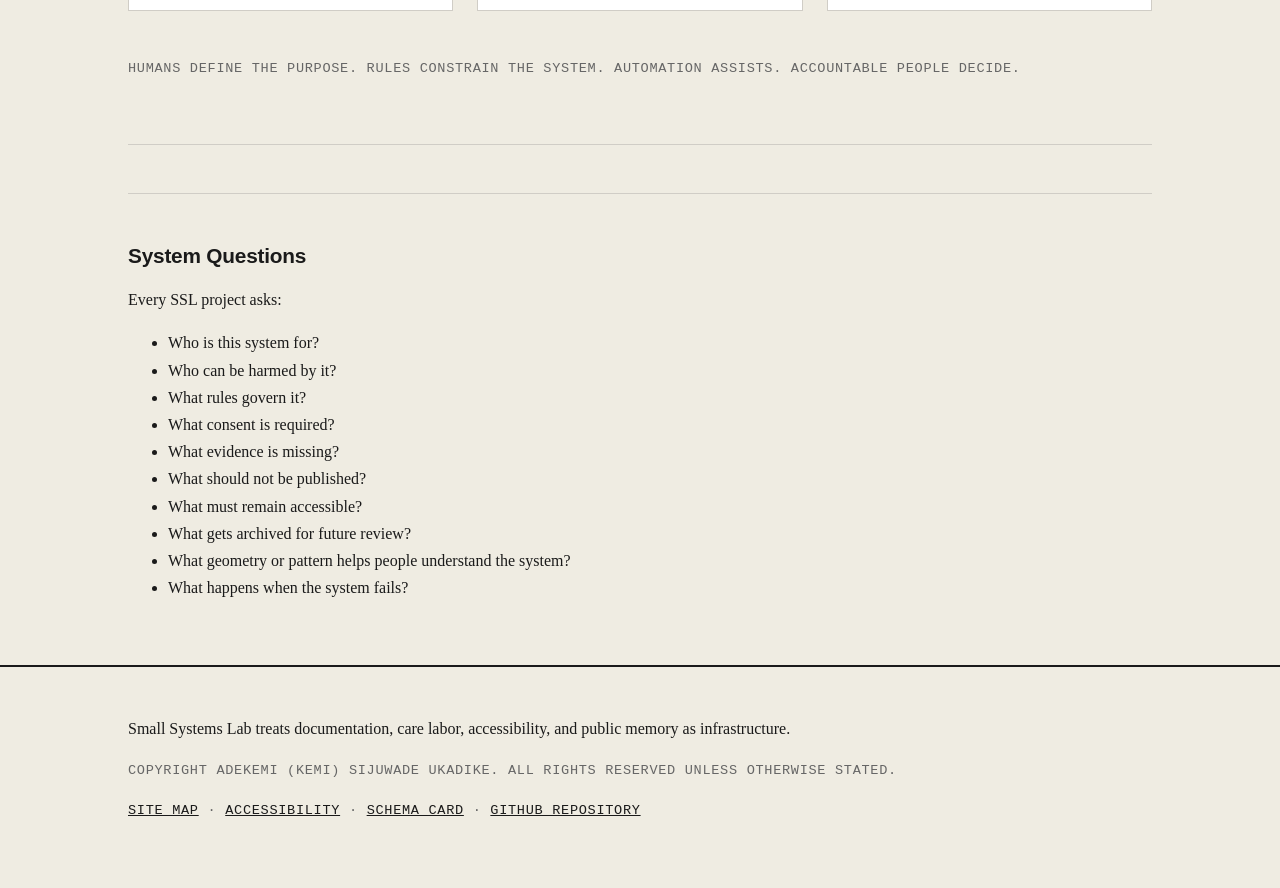
==== commit 31fbd529: "Put SSL branch directory first on the homepage" ====
--- a/index.html
+++ b/index.html
@@ -31,6 +31,7 @@
       </ul>
     </nav>
     <nav class="resource-nav" aria-label="Site resources">
+      <a href="https://ukadike.github.io/Small-Systems-Lab/" aria-current="page">SSL Home</a>
       <a href="https://ukadike.github.io/Small-Systems-Lab/#method">Method</a>
       <a href="https://ukadike.github.io/Small-Systems-Lab/#schema-cards">Schema Cards</a>
       <a href="https://ukadike.github.io/Small-Systems-Lab/site-map.html">Site Map</a>
@@ -40,15 +41,6 @@
 </header>
 
 <main id="main" class="wrap">
-
-  <section aria-labelledby="about-h">
-    <h2 id="about-h" class="text-h2">What this is</h2>
-    <p class="text-body">Small Systems Lab (SSL) is a public-interest studio for tender systems:
-      civic tools, editorial intelligence, accessibility infrastructure, food memory,
-      environmental sensing, speculative storytelling, and AI governance. SSL treats care,
-      documentation, rule-based intelligence, and accessibility as infrastructure — not as
-      decoration or afterthought.</p>
-  </section>
 
   <section id="branches" aria-labelledby="branches-h">
     <h2 id="branches-h" class="text-h2">Branches</h2>
@@ -101,6 +93,19 @@
       </article>
     </div>
   </section>
+
+  <hr class="divider">
+
+  <section aria-labelledby="about-h">
+    <h2 id="about-h" class="text-h2">What this is</h2>
+    <p class="text-body">Small Systems Lab (SSL) is a public-interest studio for tender systems:
+      civic tools, editorial intelligence, accessibility infrastructure, food memory,
+      environmental sensing, speculative storytelling, and AI governance. SSL treats care,
+      documentation, rule-based intelligence, and accessibility as infrastructure — not as
+      decoration or afterthought.</p>
+  </section>
+
+
 
   <hr class="divider">
 
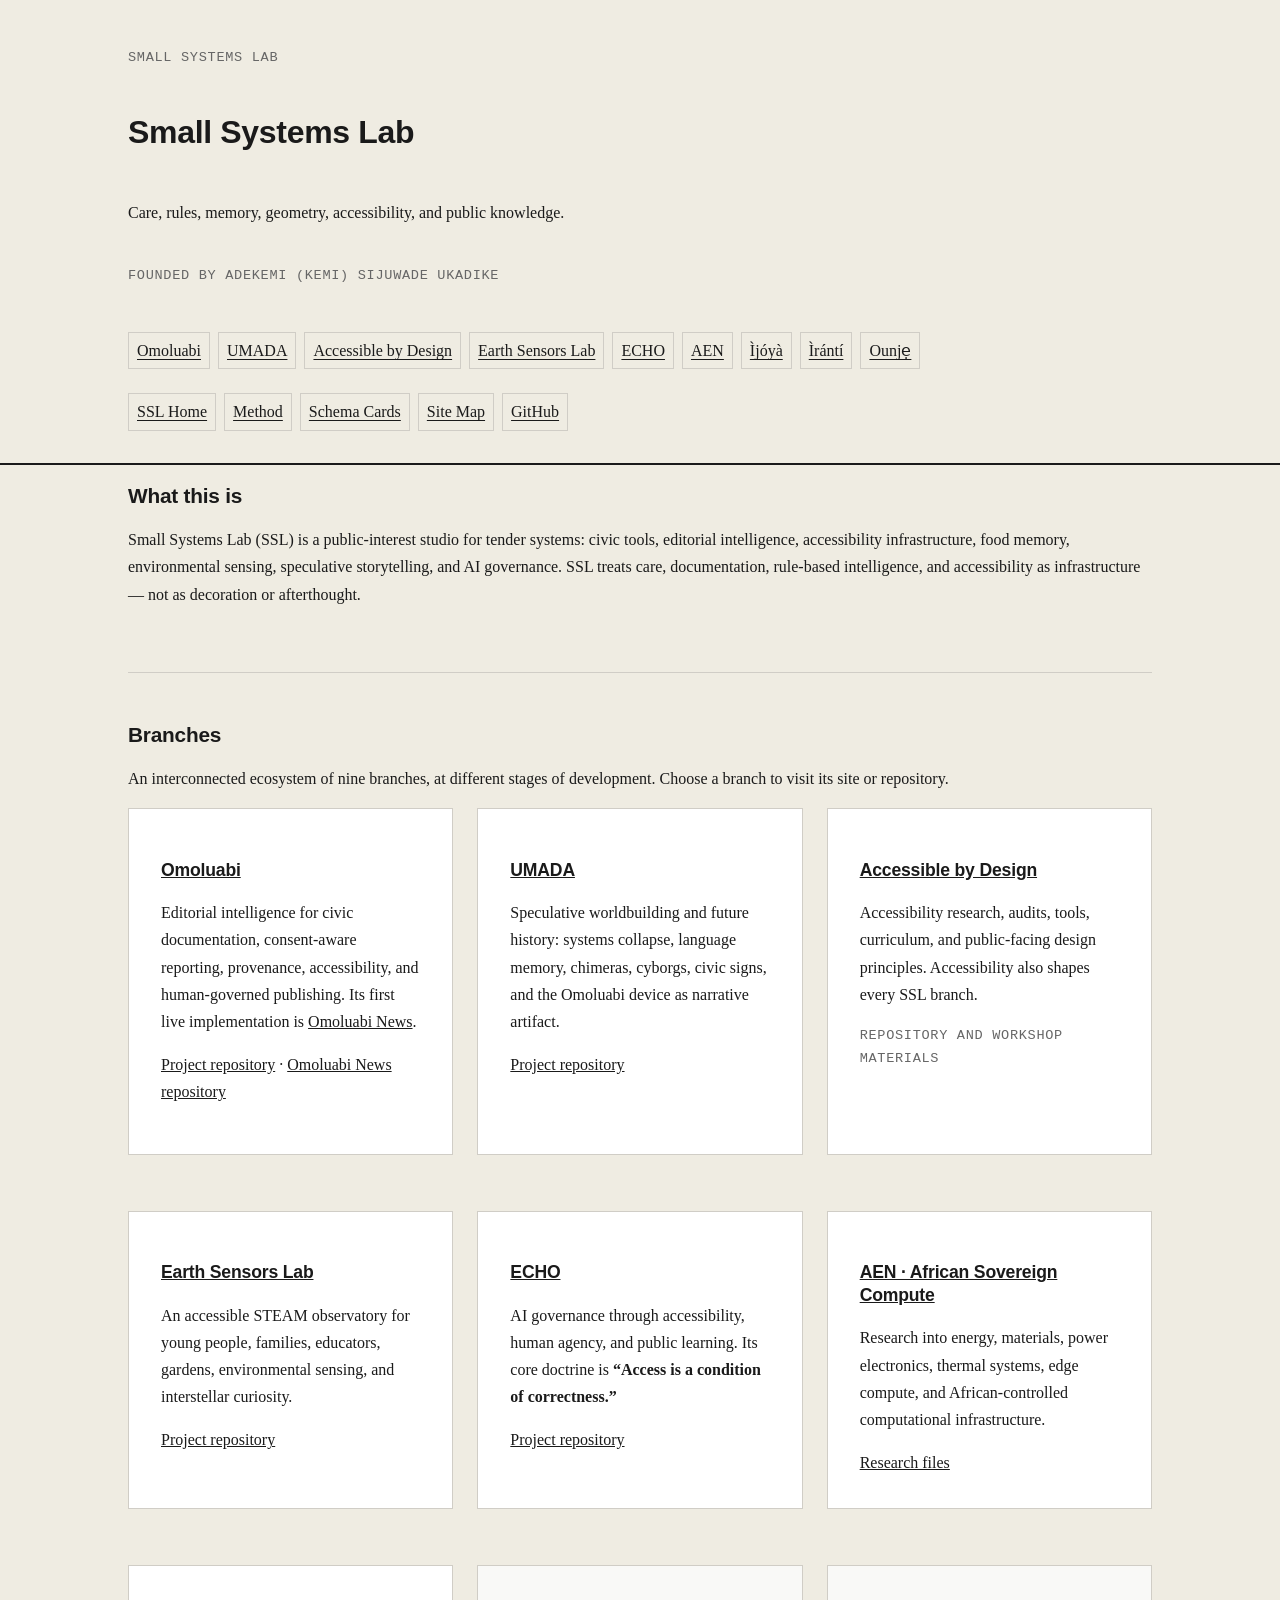
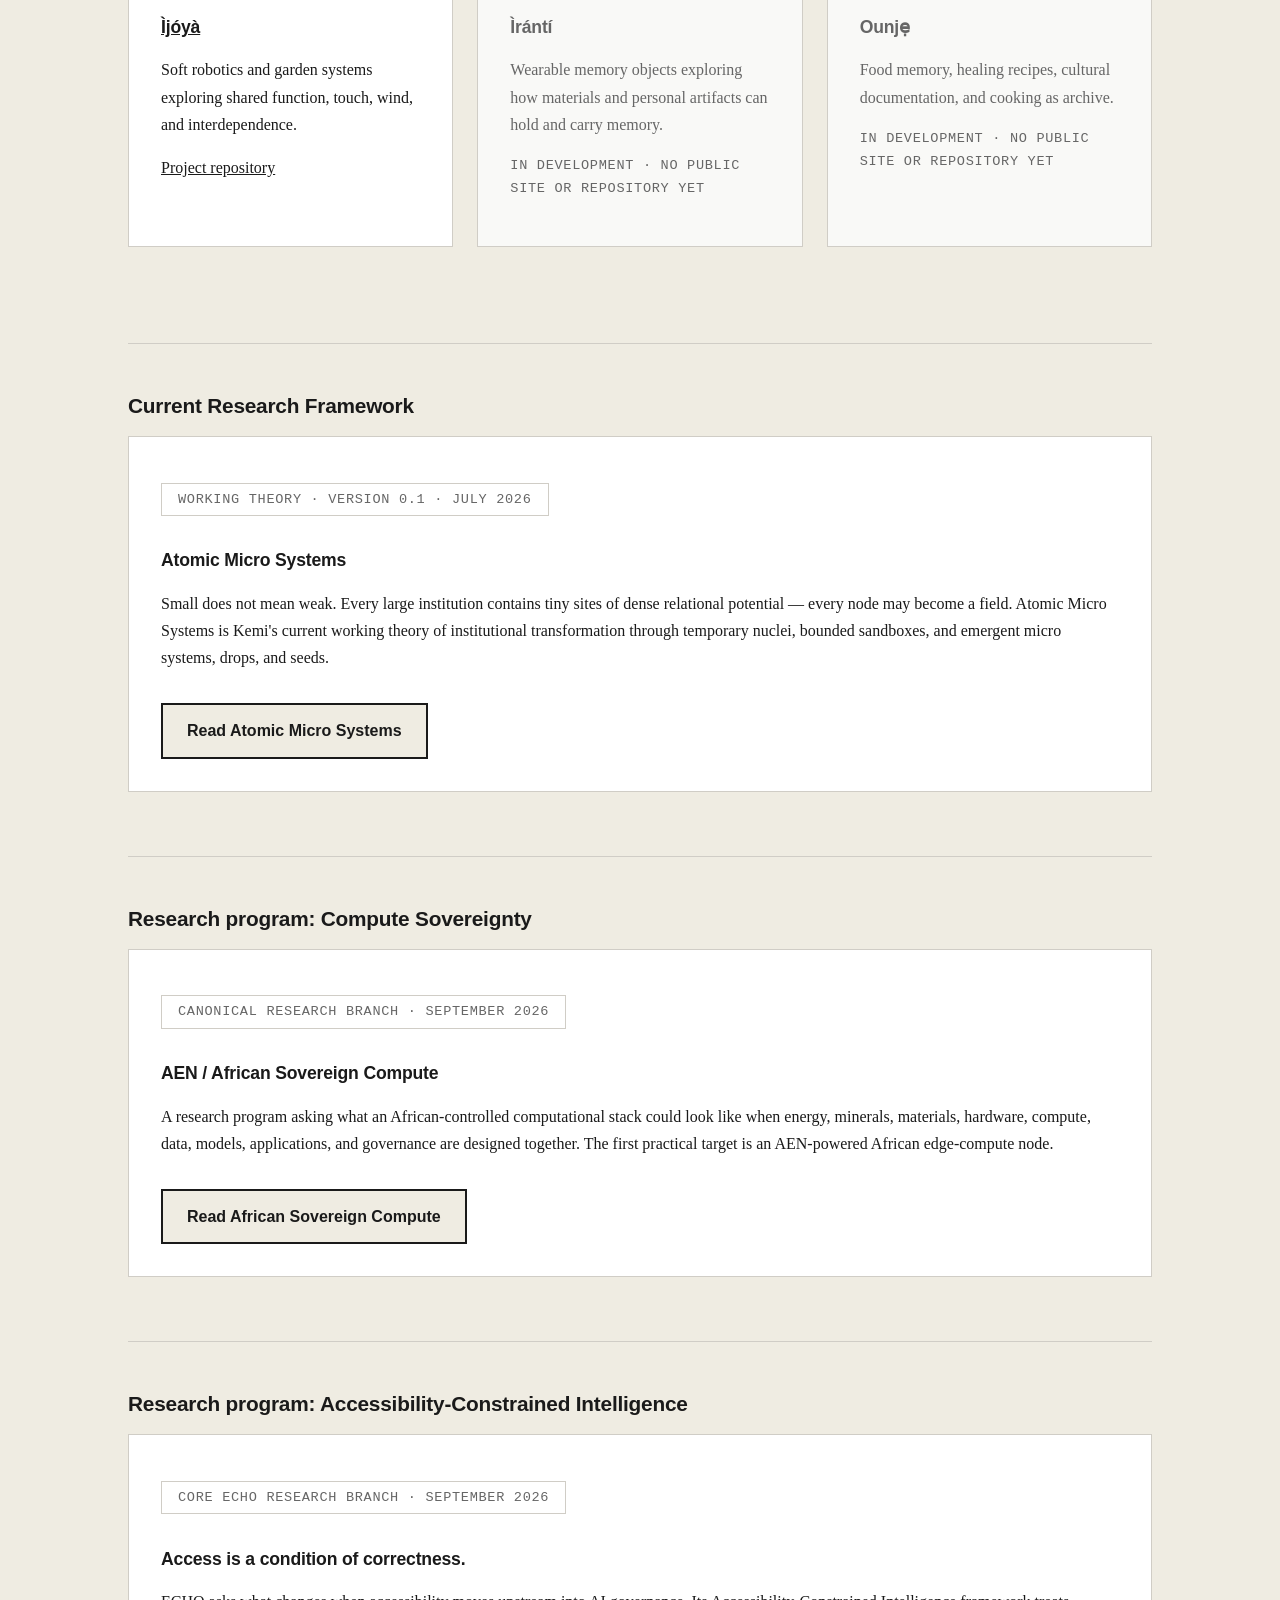
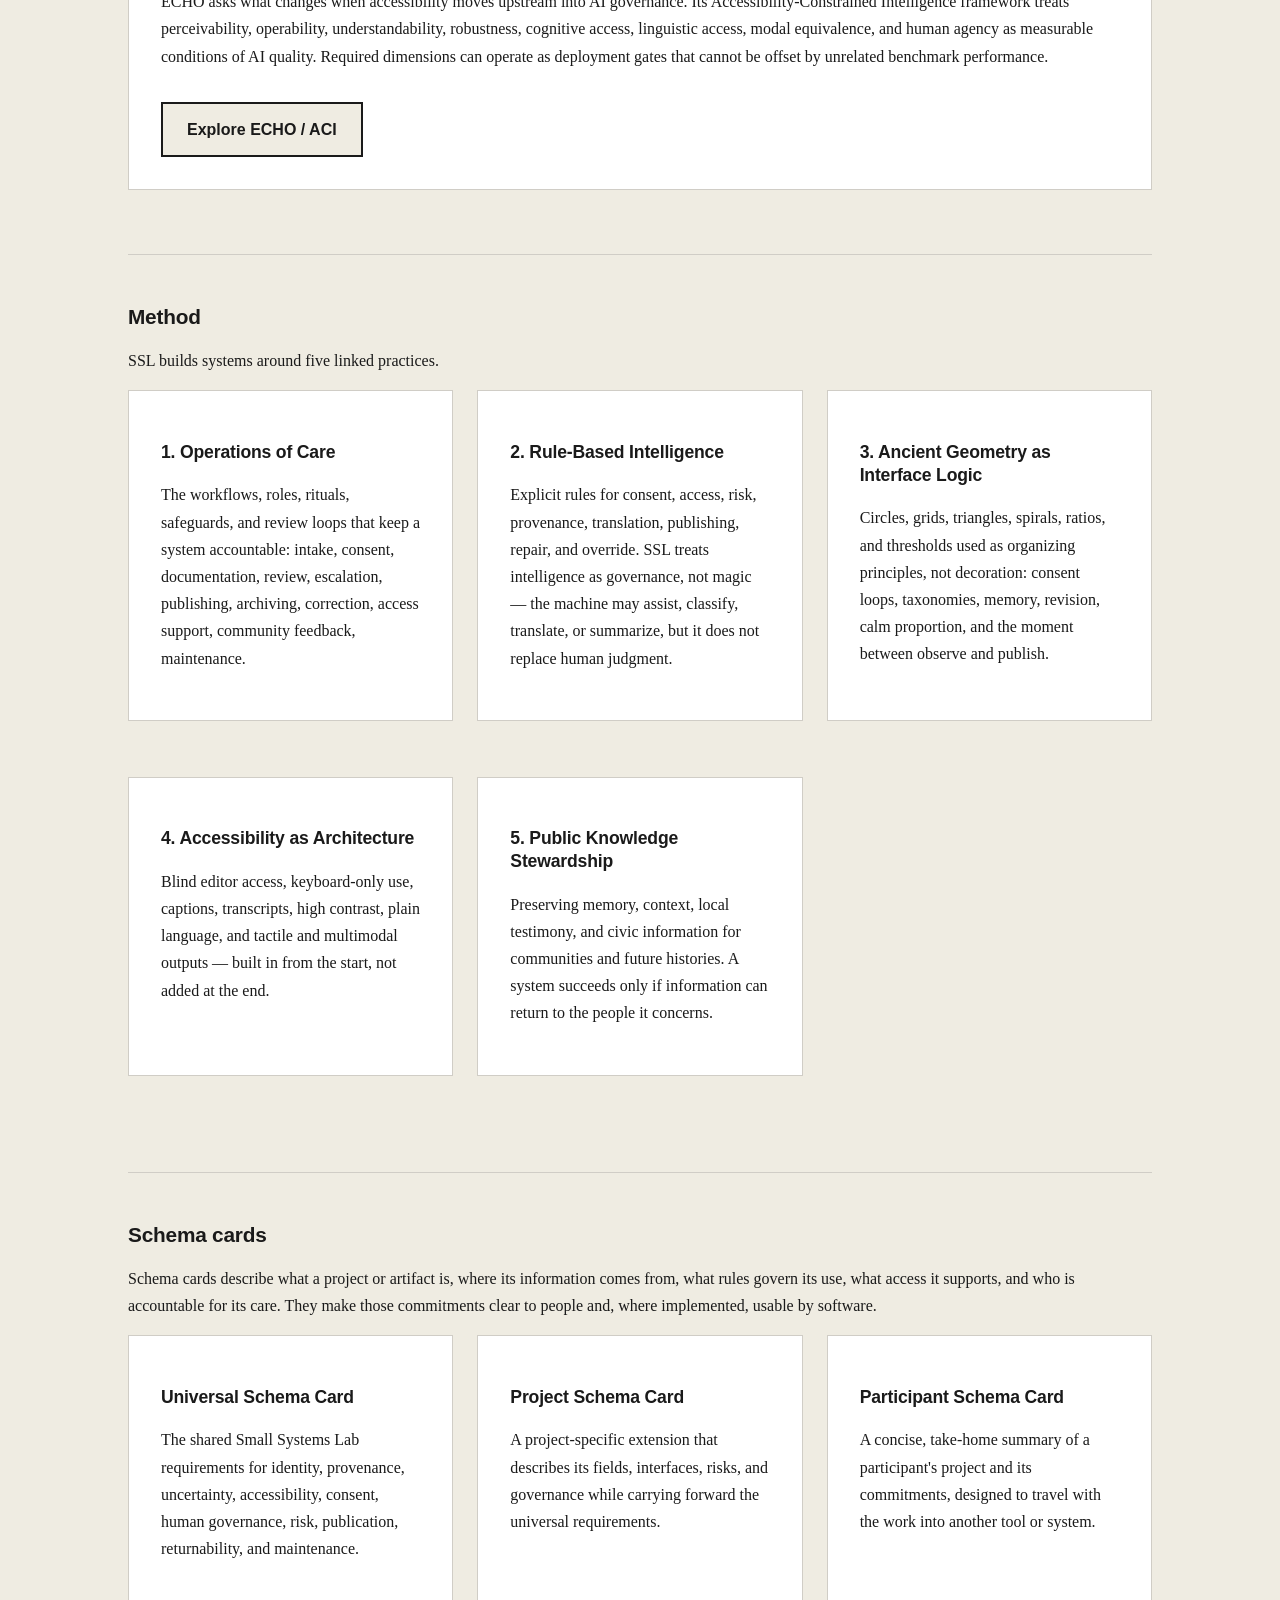
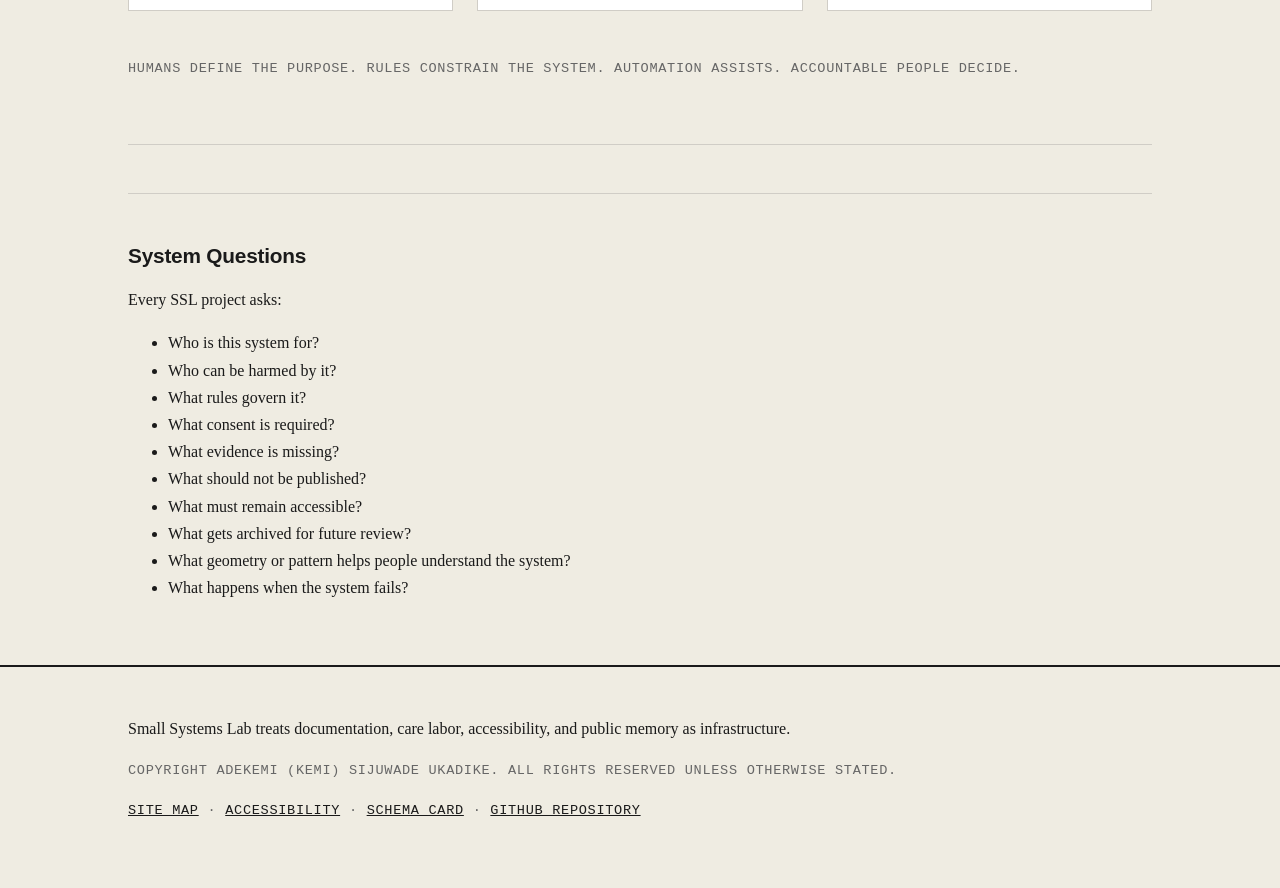
==== commit 67163ee1: "Place SSL introduction above branch directory" ====
--- a/index.html
+++ b/index.html
@@ -42,6 +42,17 @@
 
 <main id="main" class="wrap">
 
+  <section aria-labelledby="about-h">
+    <h2 id="about-h" class="text-h2">What this is</h2>
+    <p class="text-body">Small Systems Lab (SSL) is a public-interest studio for tender systems:
+      civic tools, editorial intelligence, accessibility infrastructure, food memory,
+      environmental sensing, speculative storytelling, and AI governance. SSL treats care,
+      documentation, rule-based intelligence, and accessibility as infrastructure — not as
+      decoration or afterthought.</p>
+  </section>
+
+  <hr class="divider">
+
   <section id="branches" aria-labelledby="branches-h">
     <h2 id="branches-h" class="text-h2">Branches</h2>
     <p class="text-body">An interconnected ecosystem of nine branches, at different stages of development. Choose a branch to visit its site or repository.</p>
@@ -93,19 +104,6 @@
       </article>
     </div>
   </section>
-
-  <hr class="divider">
-
-  <section aria-labelledby="about-h">
-    <h2 id="about-h" class="text-h2">What this is</h2>
-    <p class="text-body">Small Systems Lab (SSL) is a public-interest studio for tender systems:
-      civic tools, editorial intelligence, accessibility infrastructure, food memory,
-      environmental sensing, speculative storytelling, and AI governance. SSL treats care,
-      documentation, rule-based intelligence, and accessibility as infrastructure — not as
-      decoration or afterthought.</p>
-  </section>
-
-
 
   <hr class="divider">
 
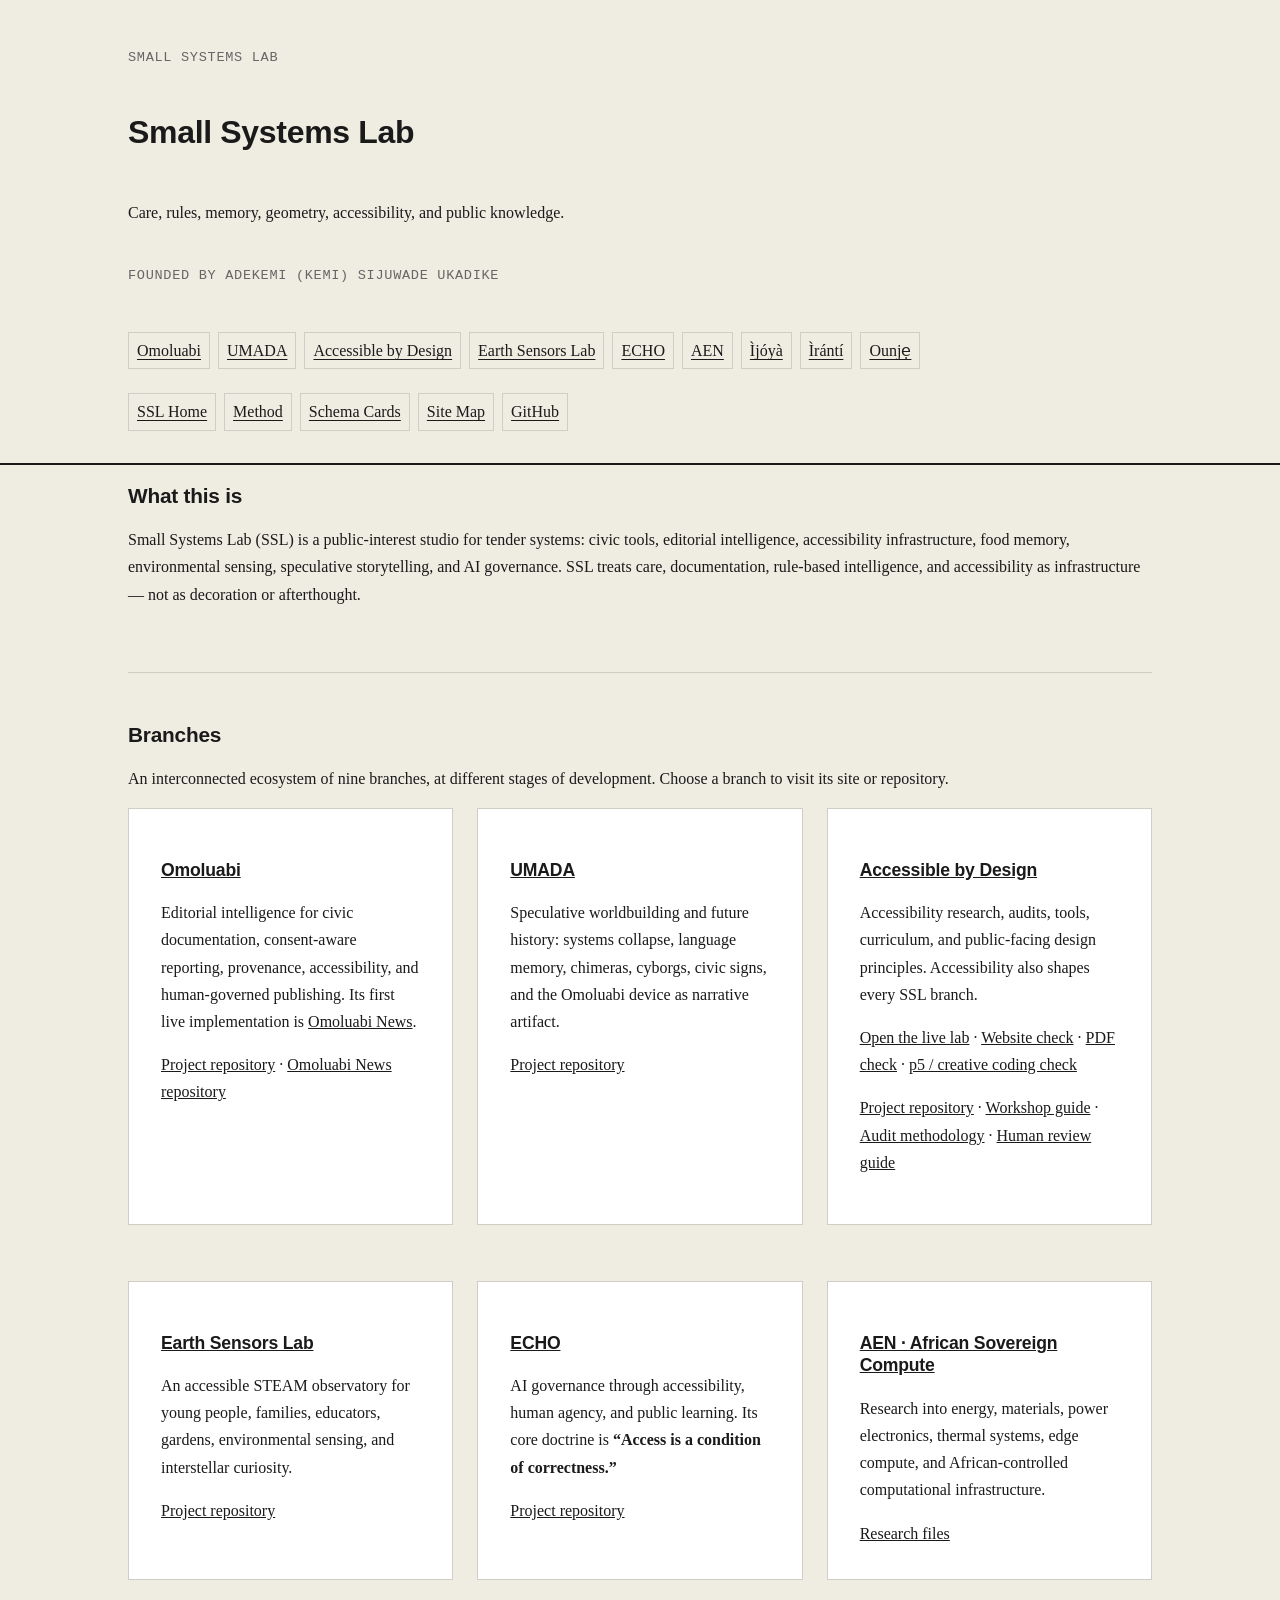
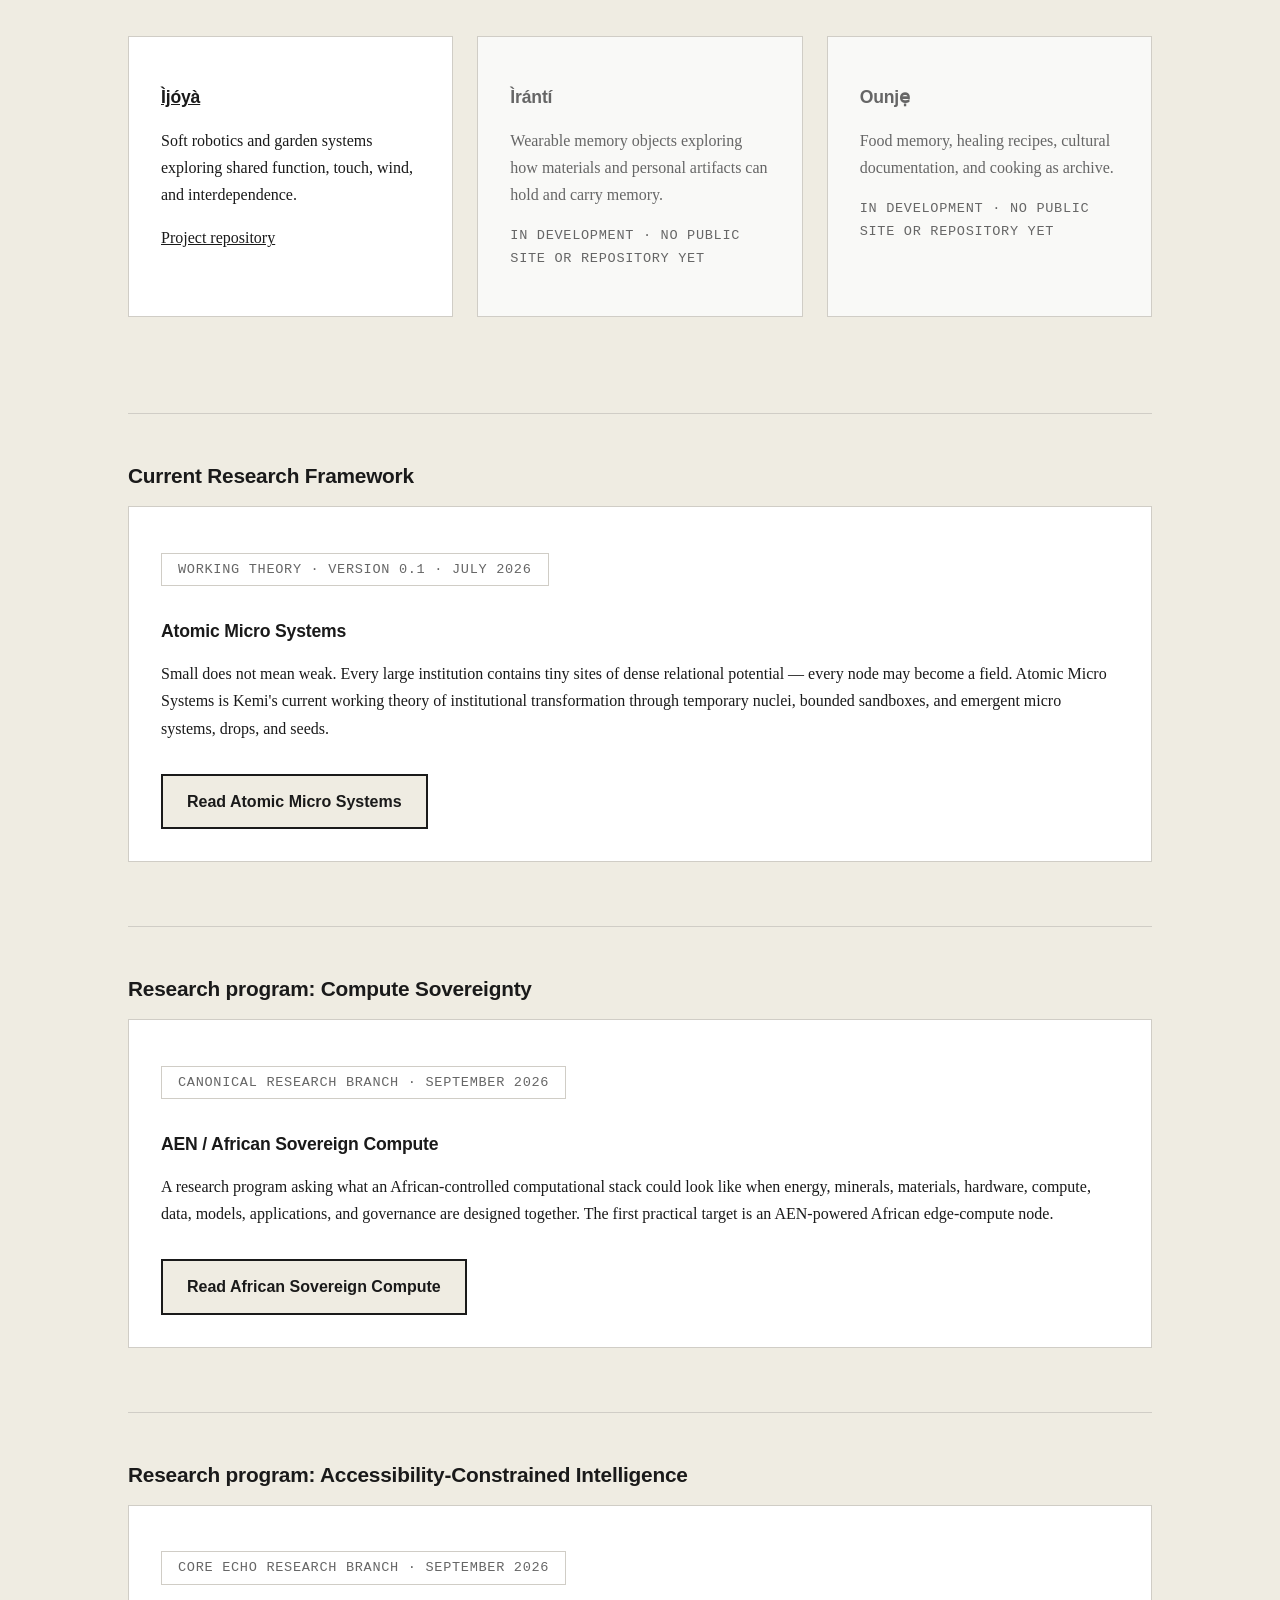
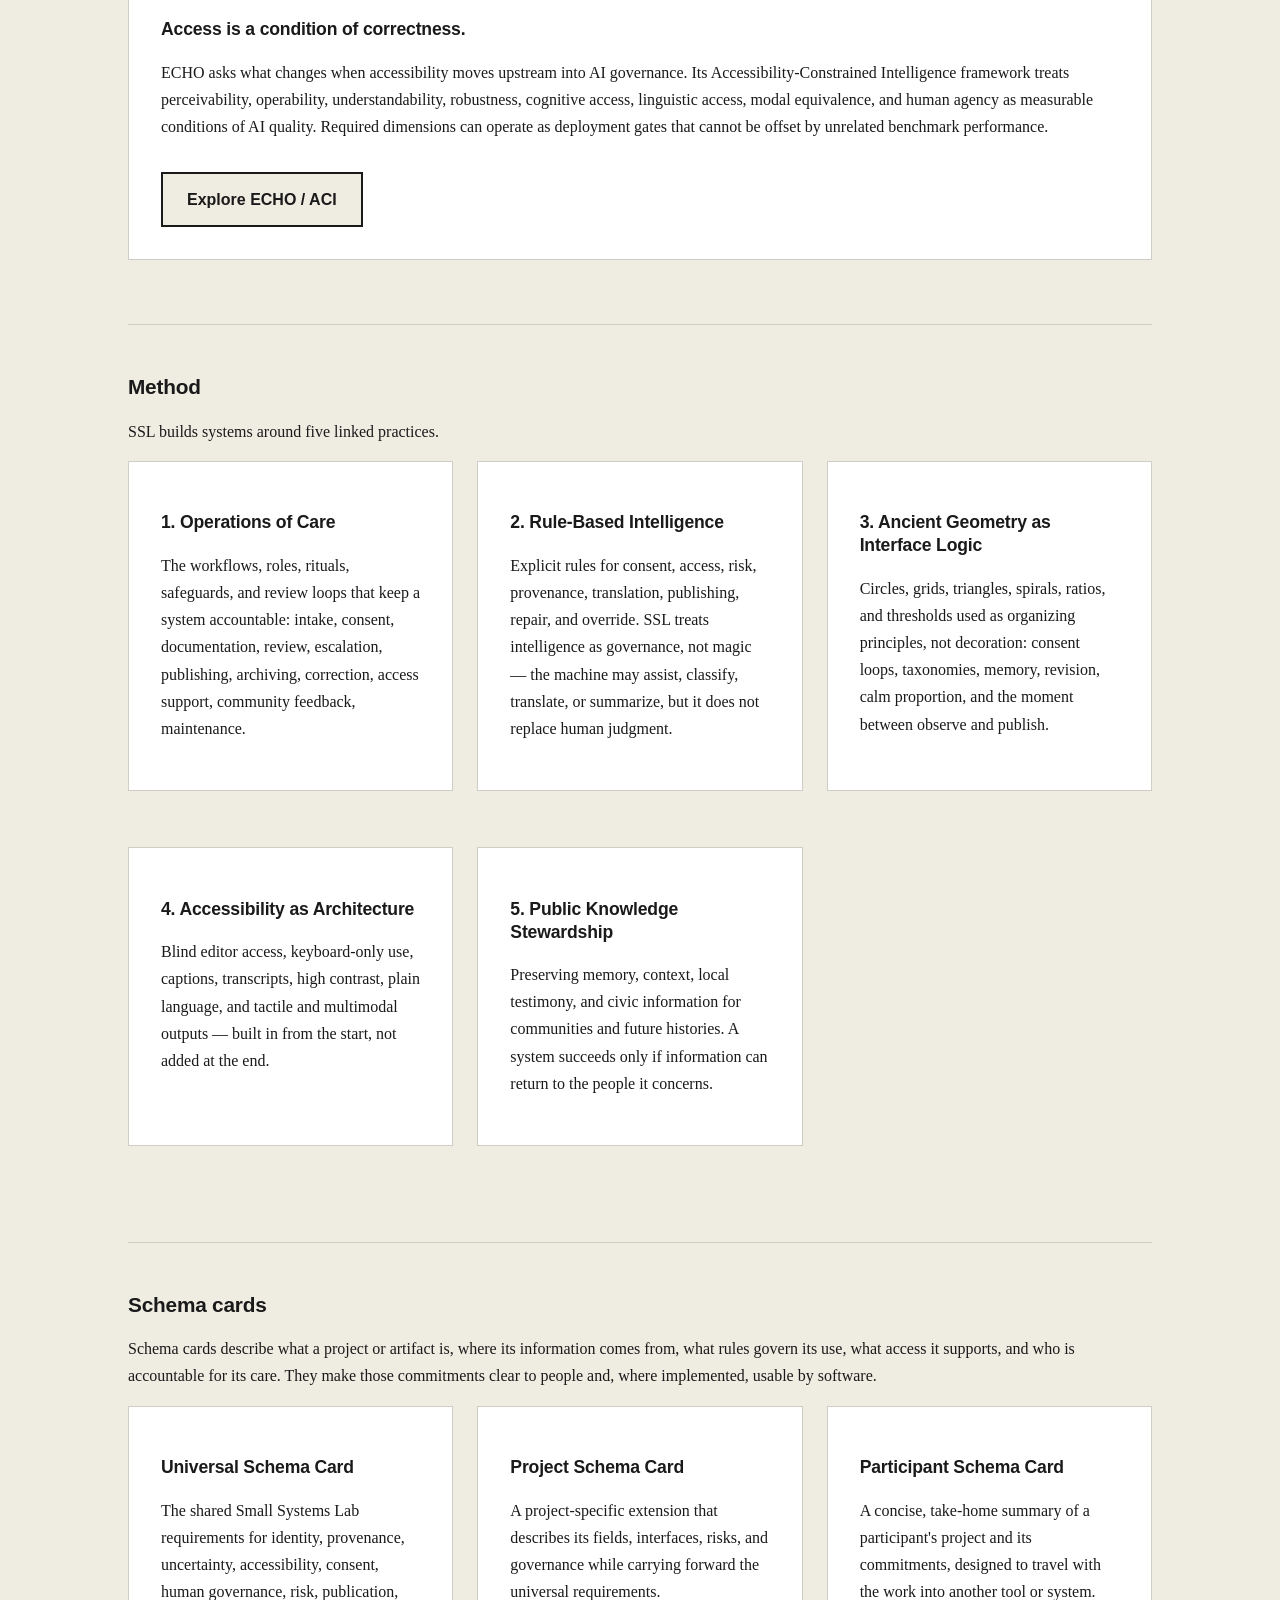
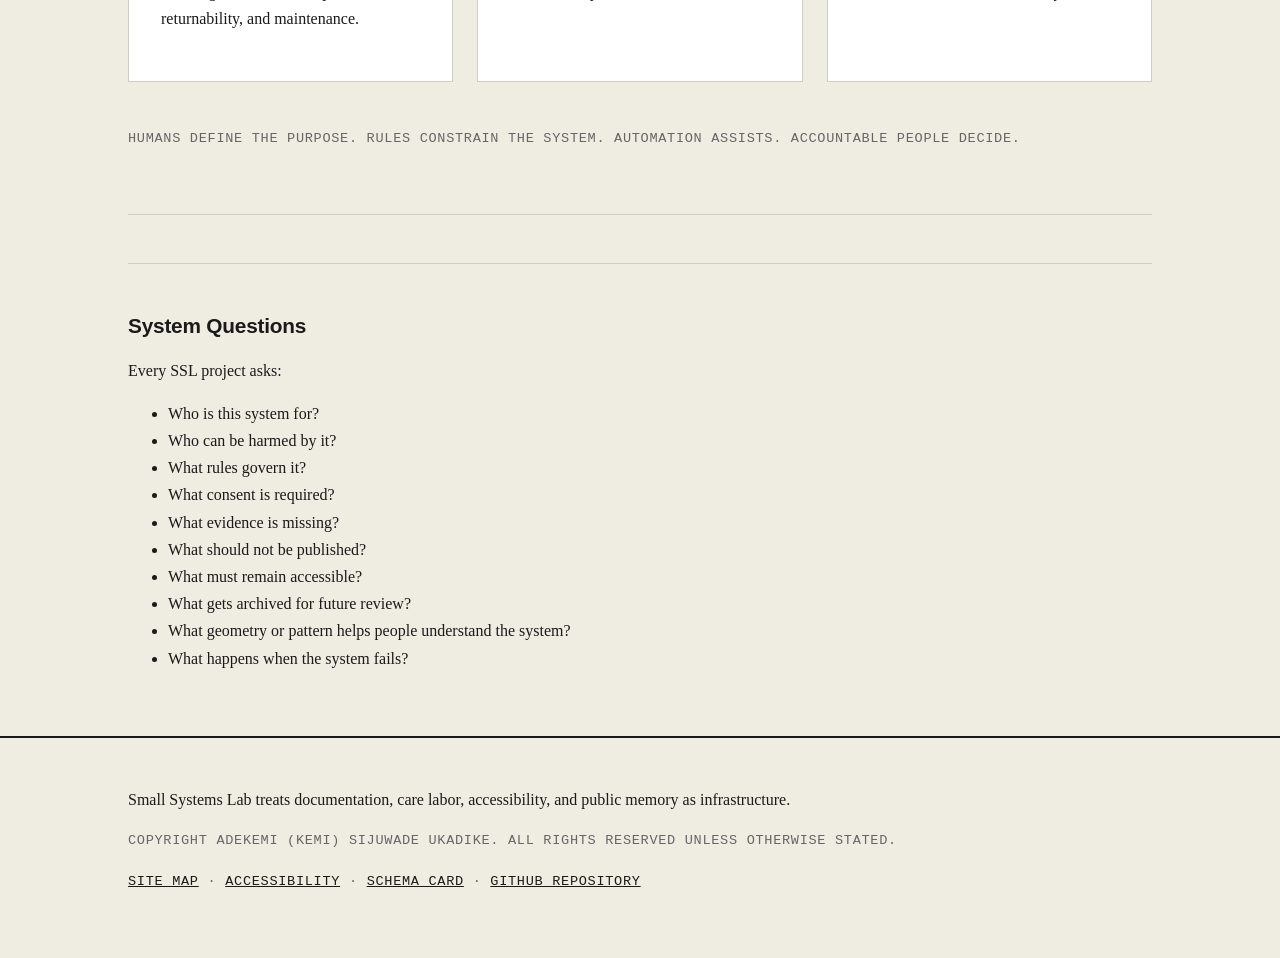
==== commit 25639208: "Restore Accessible by Design links on homepage" ====
--- a/index.html
+++ b/index.html
@@ -21,7 +21,7 @@
       <ul>
         <li><a href="https://ukadike.github.io/omoluabi/">Omoluabi</a></li>
         <li><a href="https://ukadike.github.io/Umada/">UMADA</a></li>
-        <li><a href="https://github.com/ukadike/accessible-by-design-prototyping">Accessible by Design</a></li>
+        <li><a href="https://ukadike.github.io/accessible-by-design-prototyping/">Accessible by Design</a></li>
         <li><a href="https://ukadike.github.io/Earth-Sensors-Lab/">Earth Sensors Lab</a></li>
         <li><a href="https://ukadike.github.io/Echo/">ECHO</a></li>
         <li><a href="https://ukadike.github.io/Small-Systems-Lab/aen-sovereign-compute/">AEN</a></li>
@@ -68,9 +68,10 @@
         <a href="https://github.com/ukadike/Umada">Project repository</a>
       </article>
       <article id="branch-accessible-by-design" class="card">
-        <h3 class="text-h3"><a href="https://github.com/ukadike/accessible-by-design-prototyping">Accessible by Design</a></h3>
+        <h3 class="text-h3"><a href="https://ukadike.github.io/accessible-by-design-prototyping/">Accessible by Design</a></h3>
         <p class="text-body">Accessibility research, audits, tools, curriculum, and public-facing design principles. Accessibility also shapes every SSL branch.</p>
-        <p class="text-meta">Repository and workshop materials</p>
+        <p><a href="https://ukadike.github.io/accessible-by-design-prototyping/">Open the live lab</a> · <a href="https://ukadike.github.io/accessible-by-design-prototyping/website-check.html">Website check</a> · <a href="https://ukadike.github.io/accessible-by-design-prototyping/pdf-check.html">PDF check</a> · <a href="https://ukadike.github.io/accessible-by-design-prototyping/p5-check.html">p5 / creative coding check</a></p>
+        <p><a href="https://github.com/ukadike/accessible-by-design-prototyping">Project repository</a> · <a href="https://github.com/ukadike/accessible-by-design-prototyping/blob/main/docs/workshop-guide.md">Workshop guide</a> · <a href="https://github.com/ukadike/accessible-by-design-prototyping/blob/main/docs/audit-methodology.md">Audit methodology</a> · <a href="https://github.com/ukadike/accessible-by-design-prototyping/blob/main/docs/human-review-guide.md">Human review guide</a></p>
       </article>
       <article id="branch-earth-sensors-lab" class="card">
         <h3 class="text-h3"><a href="https://ukadike.github.io/Earth-Sensors-Lab/">Earth Sensors Lab</a></h3>
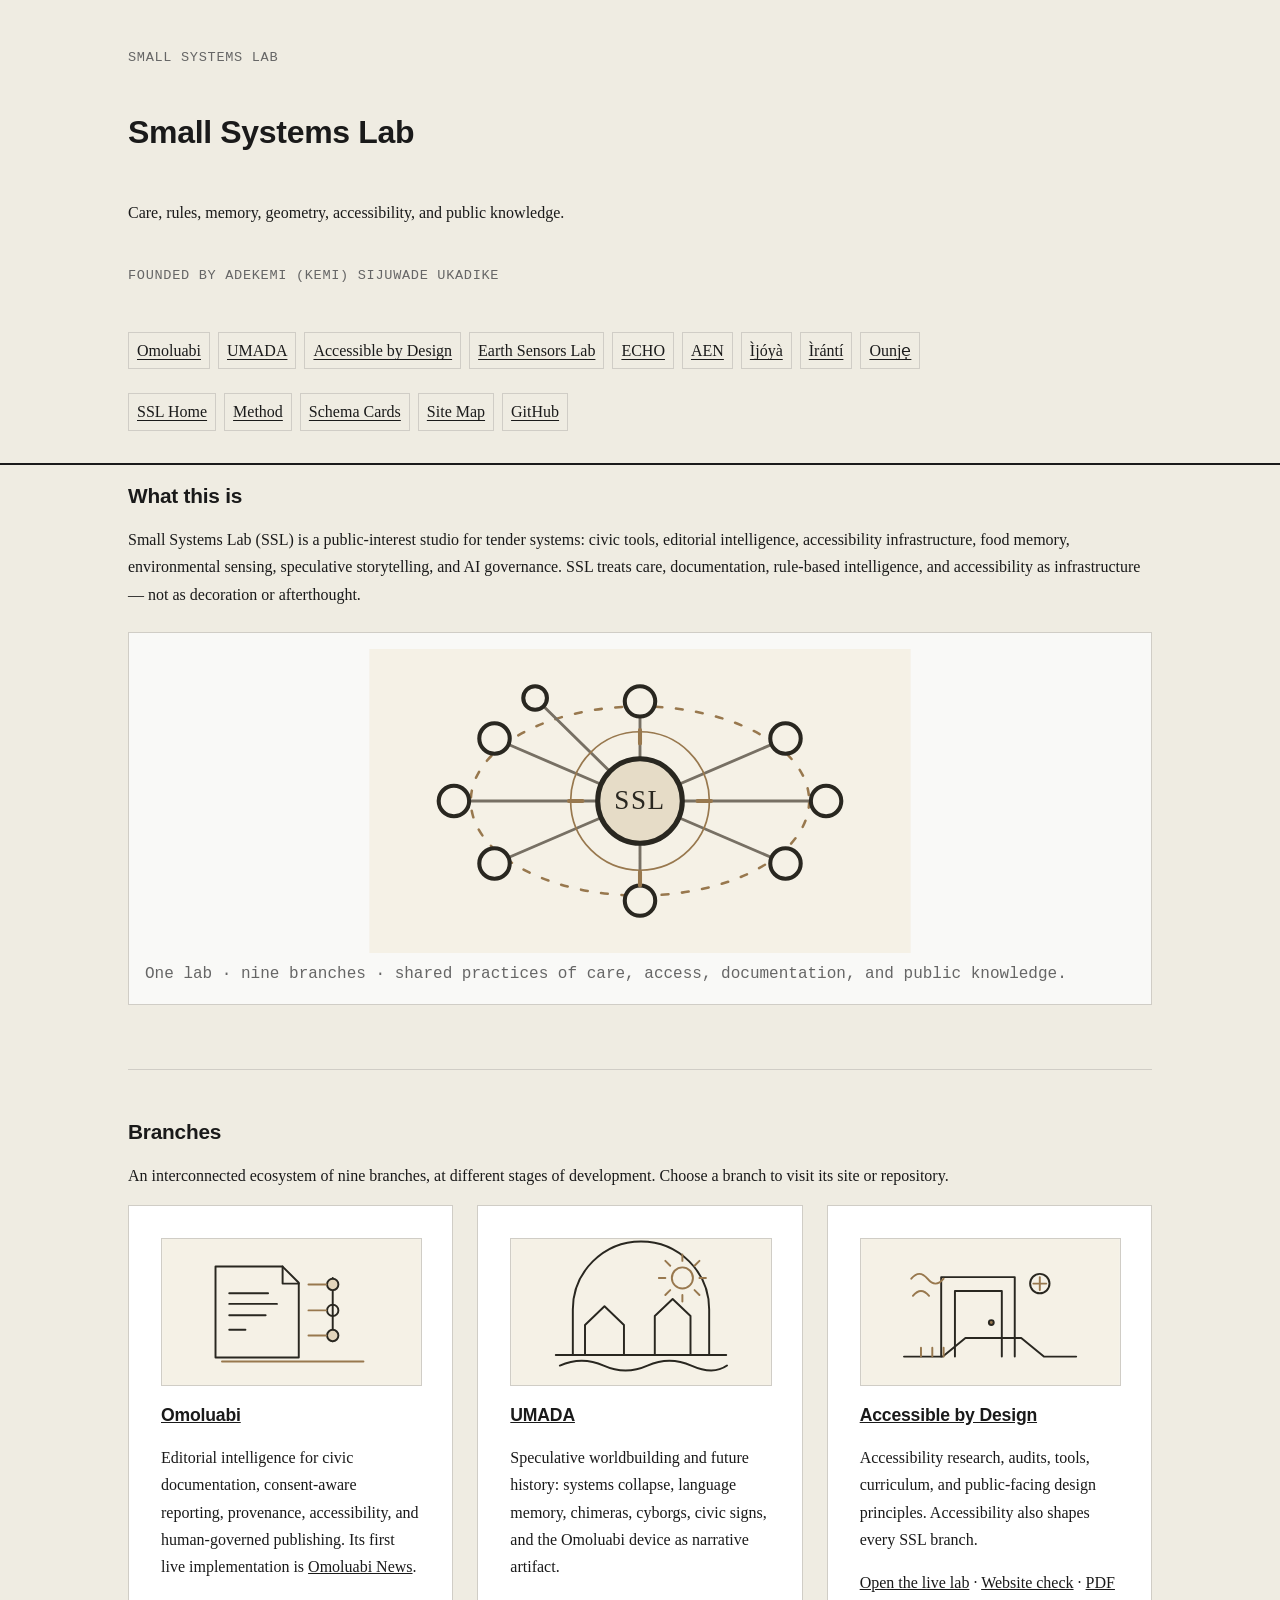
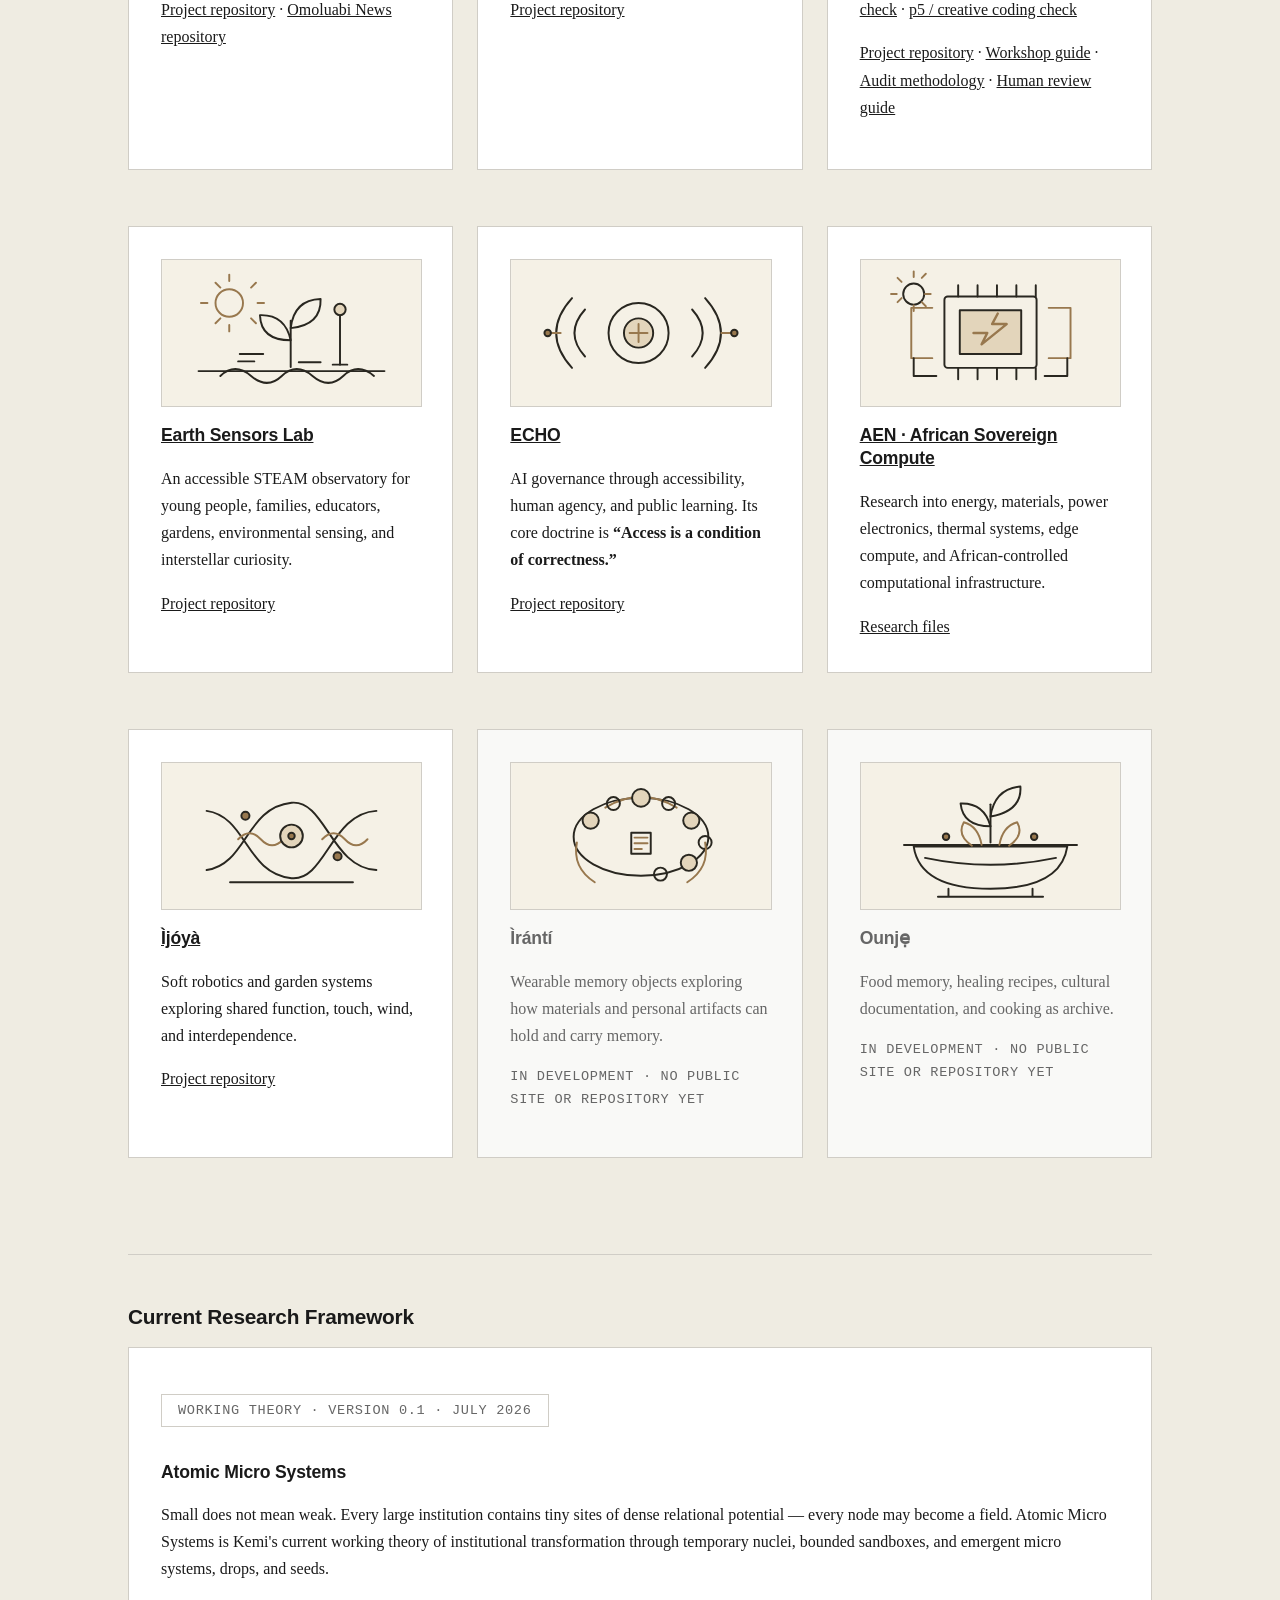
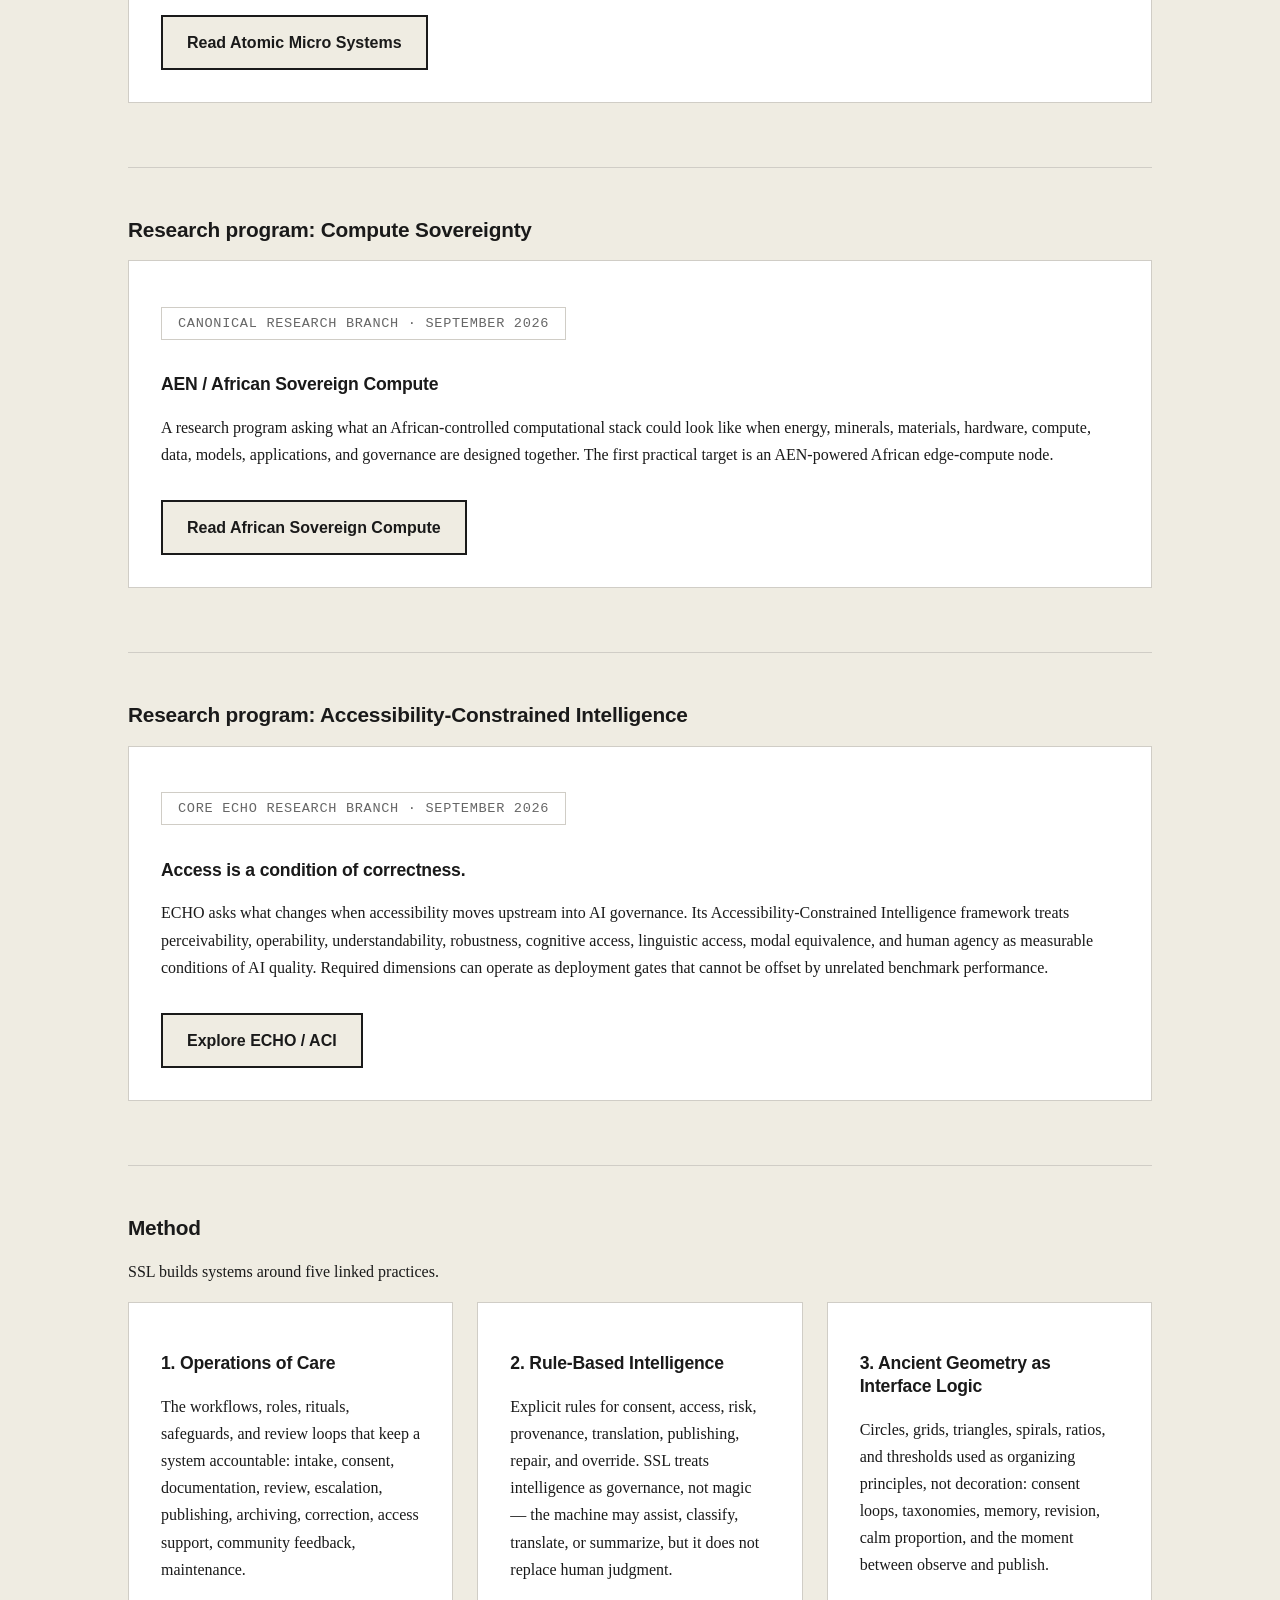
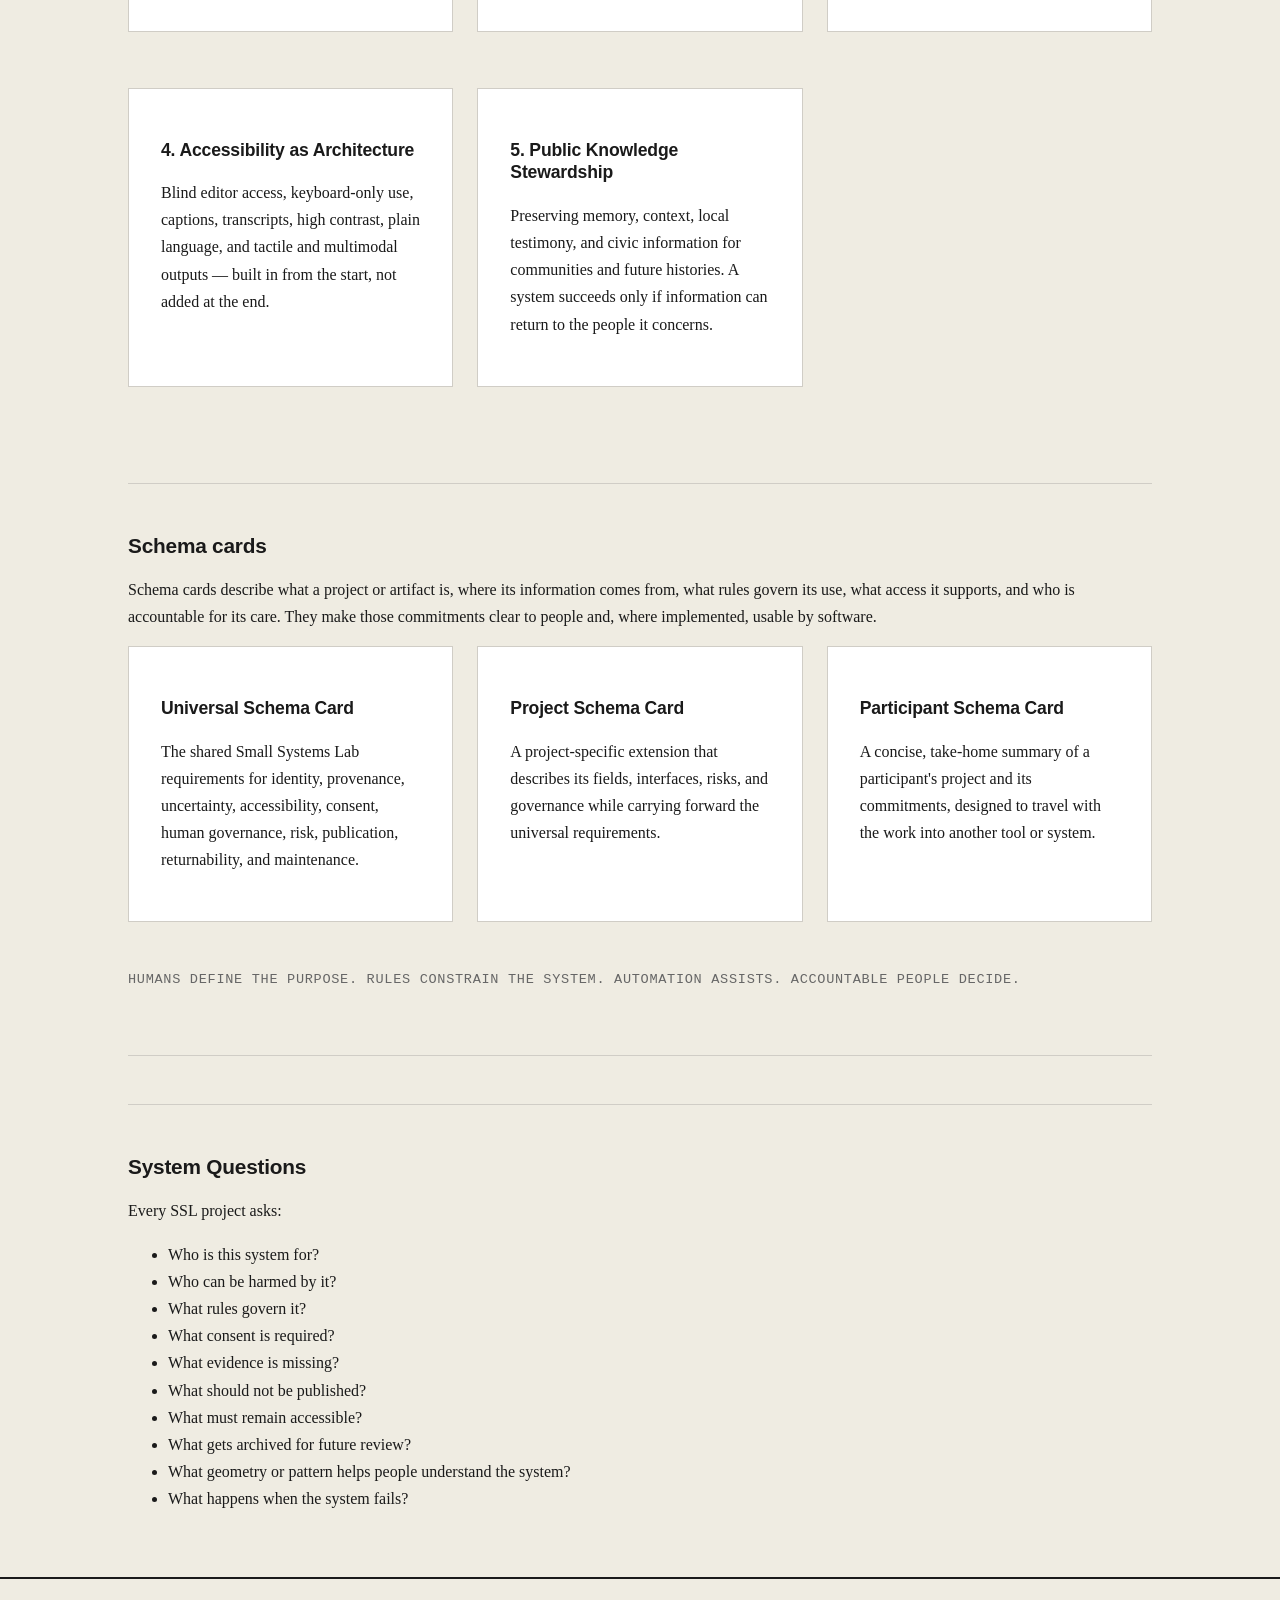
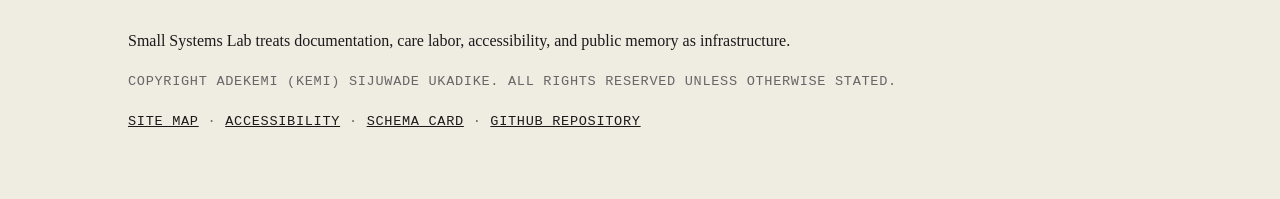
==== commit 690239d4: "Add illustrated SSL branch graphics" ====
--- a/index.html
+++ b/index.html
@@ -49,6 +49,10 @@
       environmental sensing, speculative storytelling, and AI governance. SSL treats care,
       documentation, rule-based intelligence, and accessibility as infrastructure — not as
       decoration or afterthought.</p>
+    <figure class="ecosystem-figure">
+      <img src="assets/ssl-ecosystem.svg" alt="A central Small Systems Lab mark connects to nine satellite points, representing its interdependent branches.">
+      <figcaption>One lab · nine branches · shared practices of care, access, documentation, and public knowledge.</figcaption>
+    </figure>
   </section>
 
   <hr class="divider">
@@ -58,47 +62,56 @@
     <p class="text-body">An interconnected ecosystem of nine branches, at different stages of development. Choose a branch to visit its site or repository.</p>
     <div class="grid-2">
       <article id="branch-omoluabi" class="card">
+        <img class="branch-art" src="assets/branch-omoluabi.svg" alt="Open editorial record with source markers and a timeline.">
         <h3 class="text-h3"><a href="https://ukadike.github.io/omoluabi/">Omoluabi</a></h3>
         <p class="text-body">Editorial intelligence for civic documentation, consent-aware reporting, provenance, accessibility, and human-governed publishing. Its first live implementation is <a href="https://ukadike.github.io/omoluabi-news/">Omoluabi News</a>.</p>
         <p><a href="https://github.com/ukadike/omoluabi">Project repository</a> · <a href="https://github.com/ukadike/omoluabi-news">Omoluabi News repository</a></p>
       </article>
       <article id="branch-umada" class="card">
+        <img class="branch-art" src="assets/branch-umada.svg" alt="Arched speculative cityscape beneath a ringed moon.">
         <h3 class="text-h3"><a href="https://ukadike.github.io/Umada/">UMADA</a></h3>
         <p class="text-body">Speculative worldbuilding and future history: systems collapse, language memory, chimeras, cyborgs, civic signs, and the Omoluabi device as narrative artifact.</p>
         <a href="https://github.com/ukadike/Umada">Project repository</a>
       </article>
       <article id="branch-accessible-by-design" class="card">
+        <img class="branch-art" src="assets/branch-accessible-design.svg" alt="undefined">
         <h3 class="text-h3"><a href="https://ukadike.github.io/accessible-by-design-prototyping/">Accessible by Design</a></h3>
         <p class="text-body">Accessibility research, audits, tools, curriculum, and public-facing design principles. Accessibility also shapes every SSL branch.</p>
         <p><a href="https://ukadike.github.io/accessible-by-design-prototyping/">Open the live lab</a> · <a href="https://ukadike.github.io/accessible-by-design-prototyping/website-check.html">Website check</a> · <a href="https://ukadike.github.io/accessible-by-design-prototyping/pdf-check.html">PDF check</a> · <a href="https://ukadike.github.io/accessible-by-design-prototyping/p5-check.html">p5 / creative coding check</a></p>
         <p><a href="https://github.com/ukadike/accessible-by-design-prototyping">Project repository</a> · <a href="https://github.com/ukadike/accessible-by-design-prototyping/blob/main/docs/workshop-guide.md">Workshop guide</a> · <a href="https://github.com/ukadike/accessible-by-design-prototyping/blob/main/docs/audit-methodology.md">Audit methodology</a> · <a href="https://github.com/ukadike/accessible-by-design-prototyping/blob/main/docs/human-review-guide.md">Human review guide</a></p>
       </article>
       <article id="branch-earth-sensors-lab" class="card">
+        <img class="branch-art" src="assets/branch-earth-sensors.svg" alt="undefined">
         <h3 class="text-h3"><a href="https://ukadike.github.io/Earth-Sensors-Lab/">Earth Sensors Lab</a></h3>
         <p class="text-body">An accessible STEAM observatory for young people, families, educators, gardens, environmental sensing, and interstellar curiosity.</p>
         <a href="https://github.com/ukadike/Earth-Sensors-Lab">Project repository</a>
       </article>
       <article id="branch-echo" class="card">
+        <img class="branch-art" src="assets/branch-echo.svg" alt="Concentric signal rings meeting at a central listening point.">
         <h3 class="text-h3"><a href="https://ukadike.github.io/Echo/">ECHO</a></h3>
         <p class="text-body">AI governance through accessibility, human agency, and public learning. Its core doctrine is <strong>“Access is a condition of correctness.”</strong></p>
         <a href="https://github.com/ukadike/Echo">Project repository</a>
       </article>
       <article id="branch-aen" class="card">
+        <img class="branch-art" src="assets/branch-aen.svg" alt="Compute module connected to an energy grid and sun.">
         <h3 class="text-h3"><a href="aen-sovereign-compute/">AEN · African Sovereign Compute</a></h3>
         <p class="text-body">Research into energy, materials, power electronics, thermal systems, edge compute, and African-controlled computational infrastructure.</p>
         <a href="https://github.com/ukadike/Small-Systems-Lab/tree/main/aen-sovereign-compute">Research files</a>
       </article>
       <article id="branch-ijoya" class="card">
+        <img class="branch-art" src="assets/branch-ijoya.svg" alt="Two flexible garden forms cross at tactile connection points.">
         <h3 class="text-h3"><a href="https://github.com/ukadike/Ijoya">Ìjóyà</a></h3>
         <p class="text-body">Soft robotics and garden systems exploring shared function, touch, wind, and interdependence.</p>
         <a href="https://github.com/ukadike/Ijoya">Project repository</a>
       </article>
       <article id="branch-iranti" class="card unlinked">
+        <img class="branch-art" src="assets/branch-iranti.svg" alt="Memory loop threaded with beads and an archive stone.">
         <h3 class="text-h3">Ìrántí</h3>
         <p class="text-body">Wearable memory objects exploring how materials and personal artifacts can hold and carry memory.</p>
         <p class="text-meta">In development · no public site or repository yet</p>
       </article>
       <article id="branch-ounje" class="card unlinked">
+        <img class="branch-art" src="assets/branch-ounje.svg" alt="Shared bowl beneath leaves and stems.">
         <h3 class="text-h3">Ounjẹ</h3>
         <p class="text-body">Food memory, healing recipes, cultural documentation, and cooking as archive.</p>
         <p class="text-meta">In development · no public site or repository yet</p>
--- a/site.css
+++ b/site.css
@@ -135,3 +135,32 @@
   .site-nav a,
   .resource-nav a { padding: var(--space-sm); }
 }
+
+
+/* Hand-drawn branch graphics, kept consistent across the SSL directory. */
+.branch-art {
+  display: block;
+  width: 100%;
+  aspect-ratio: 16 / 9;
+  object-fit: cover;
+  border: var(--border-thin);
+  background: var(--color-soft);
+  margin: 0 0 var(--space-md);
+}
+.ecosystem-figure {
+  margin-top: var(--space-lg);
+  padding: var(--space-md);
+  border: var(--border-thin);
+  background: var(--color-soft);
+}
+.ecosystem-figure img {
+  width: 100%;
+  max-height: 19rem;
+  object-fit: contain;
+  margin: 0 auto;
+}
+.ecosystem-figure figcaption {
+  margin-top: var(--space-sm);
+  font-family: var(--font-mono);
+  color: var(--color-muted);
+}
